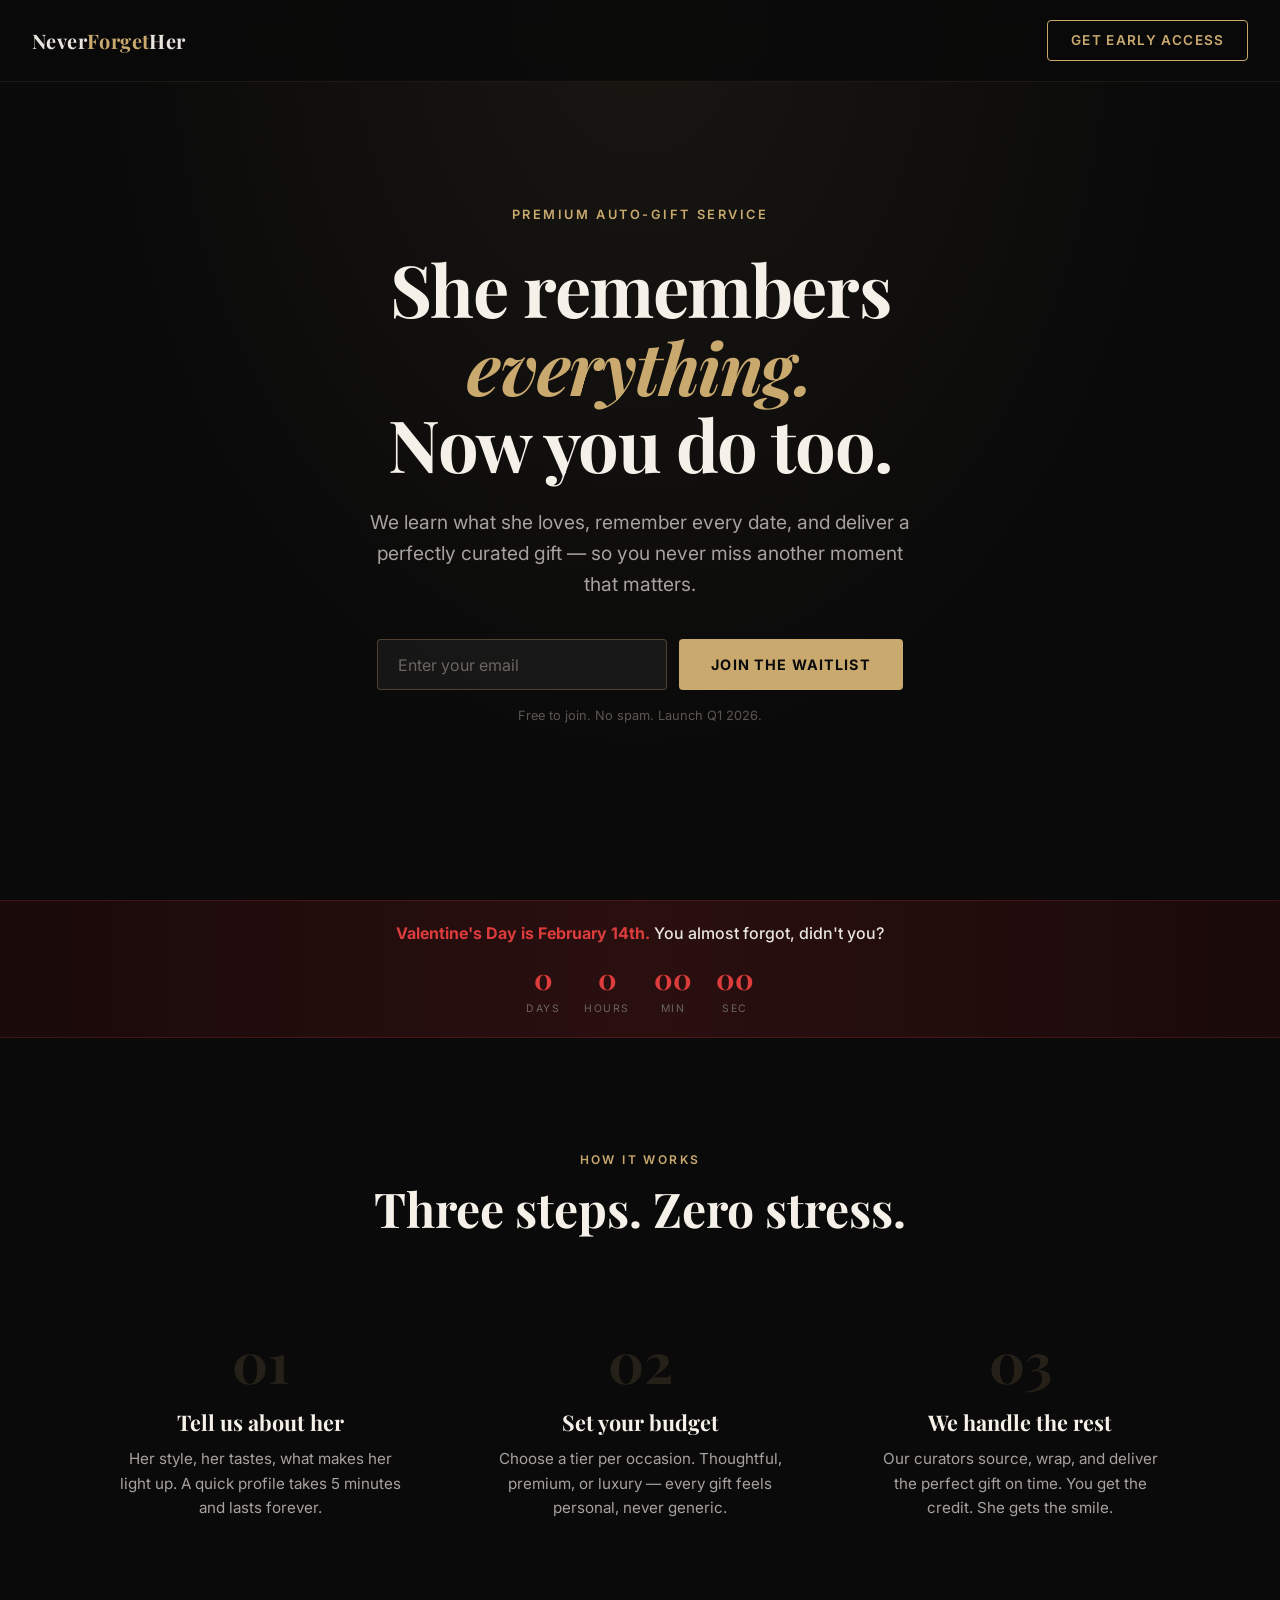
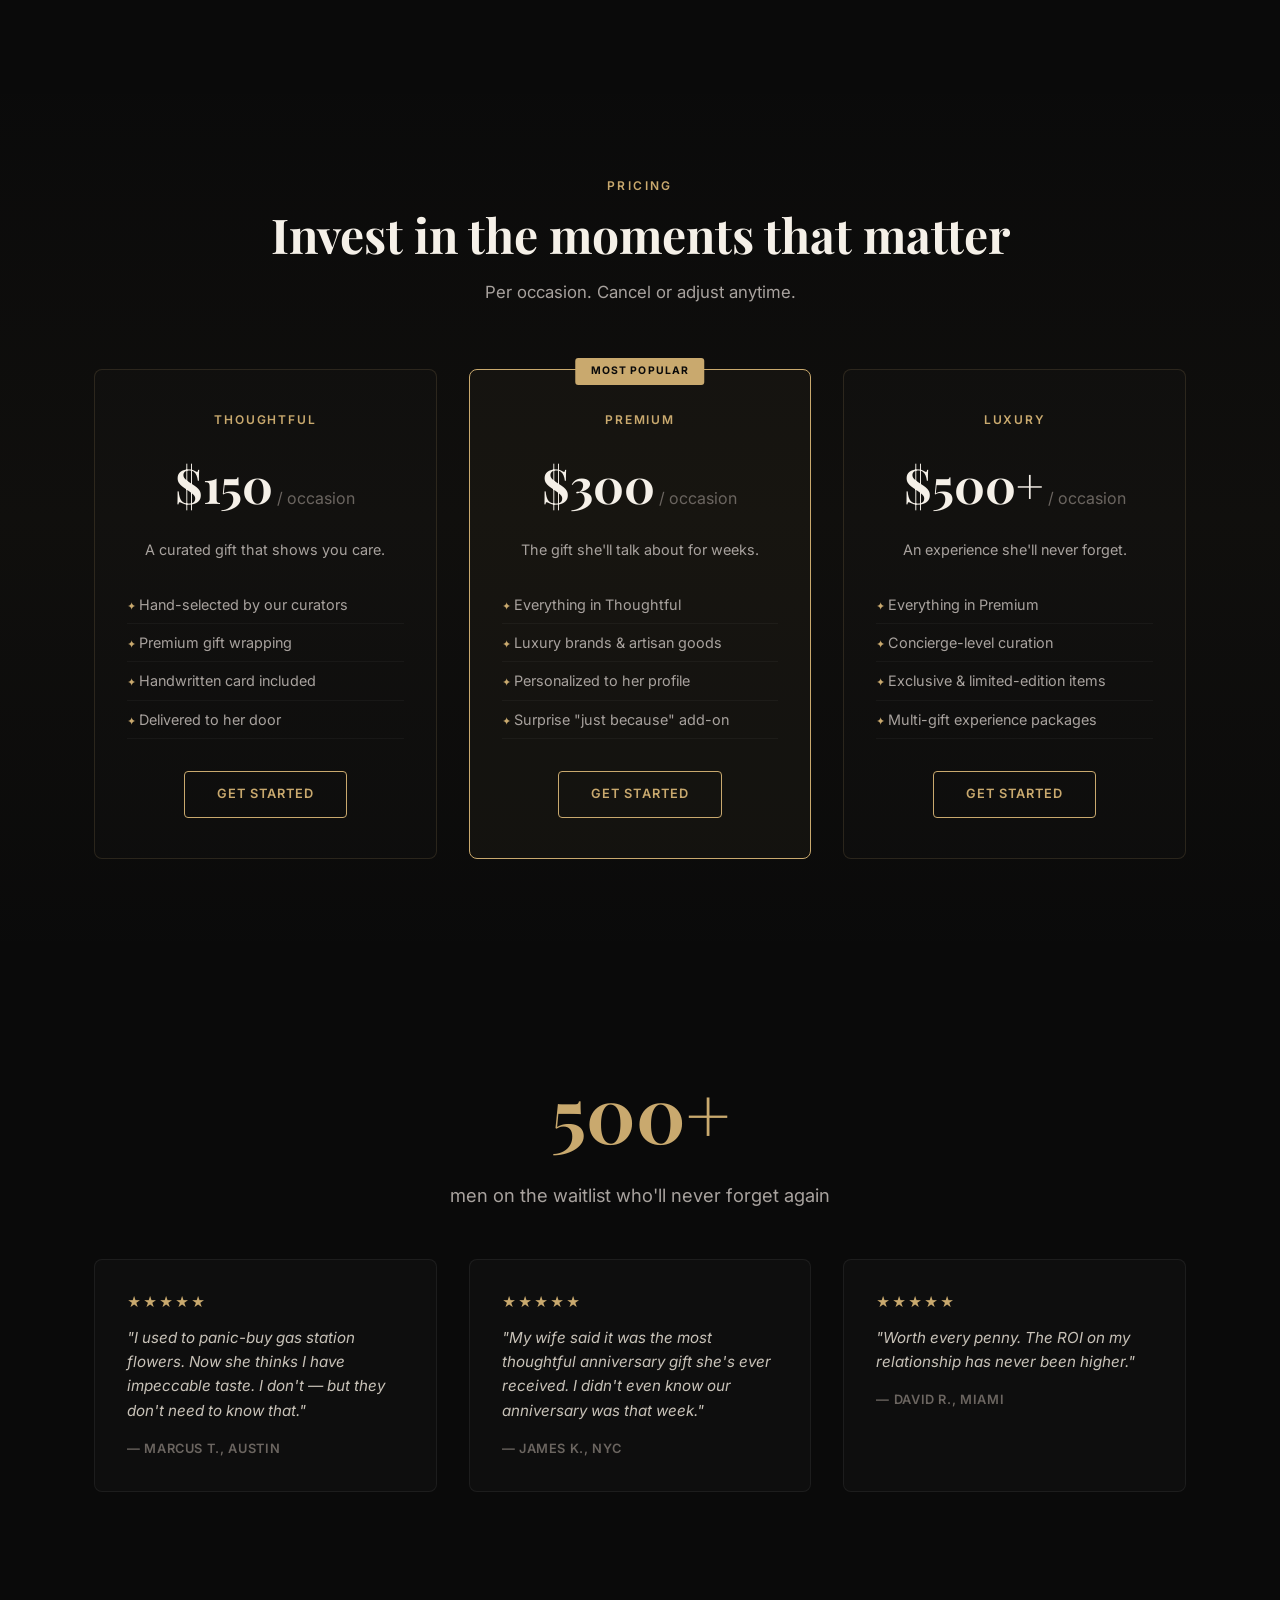
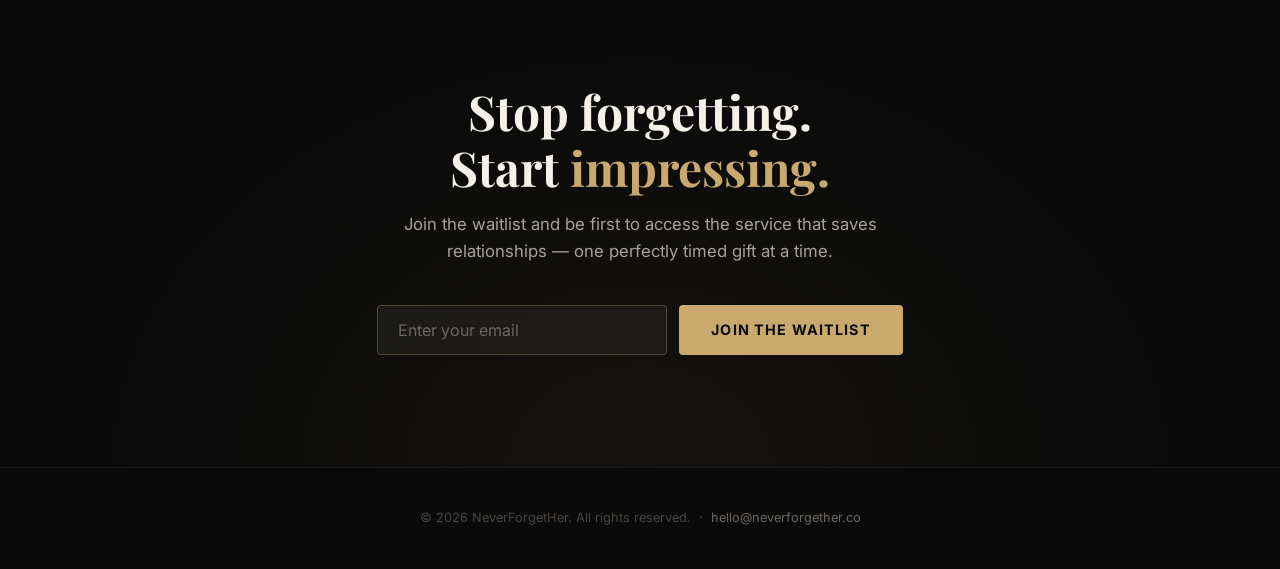
==== index.html @ 4c3d19a3 "initial landing page" ====
<!DOCTYPE html>
<html lang="en">
<head>
  <meta charset="UTF-8">
  <meta name="viewport" content="width=device-width, initial-scale=1.0">
  <title>Never Forget Her — She remembers everything. Now you do too.</title>
  <meta name="description" content="Premium auto-gift service for men who forget special occasions. Birthdays, anniversaries, Valentine's Day — handled.">
  <link rel="preconnect" href="https://fonts.googleapis.com">
  <link rel="preconnect" href="https://fonts.gstatic.com" crossorigin>
  <link href="https://fonts.googleapis.com/css2?family=Inter:wght@400;500;600;700&family=Playfair+Display:wght@700&display=swap" rel="stylesheet">
  <link rel="stylesheet" href="style.css">
  <link rel="icon" href="data:image/svg+xml,<svg xmlns='http://www.w3.org/2000/svg' viewBox='0 0 100 100'><text y='.9em' font-size='90'>💐</text></svg>">
</head>
<body>

  <!-- Nav -->
  <nav>
    <div class="logo">Never<span>Forget</span>Her</div>
    <a href="#waitlist" class="nav-cta">Get Early Access</a>
  </nav>

  <!-- Hero -->
  <section class="hero">
    <div class="hero-inner fade-up">
      <p class="eyebrow">Premium Auto-Gift Service</p>
      <h1>She remembers <em class="gold">everything.</em><br>Now you do too.</h1>
      <p class="subhead">We learn what she loves, remember every date, and deliver a perfectly curated gift — so you never miss another moment that matters.</p>
      <form class="hero-form" action="https://formspree.io/f/placeholder" method="POST">
        <input type="email" name="email" placeholder="Enter your email" required>
        <button type="submit" class="btn-primary">Join the Waitlist</button>
      </form>
      <p class="micro">Free to join. No spam. Launch Q1 2026.</p>
    </div>
  </section>

  <!-- Valentine Banner -->
  <section class="valentine-bar">
    <p><span class="urgent">Valentine's Day is February 14th.</span> You almost forgot, didn't you?</p>
    <div class="countdown" id="countdown">
      <div class="countdown-unit"><span class="num" id="cd-days">--</span><span class="lbl">Days</span></div>
      <div class="countdown-unit"><span class="num" id="cd-hours">--</span><span class="lbl">Hours</span></div>
      <div class="countdown-unit"><span class="num" id="cd-mins">--</span><span class="lbl">Min</span></div>
      <div class="countdown-unit"><span class="num" id="cd-secs">--</span><span class="lbl">Sec</span></div>
    </div>
  </section>

  <!-- How It Works -->
  <section class="how-it-works">
    <div class="container">
      <p class="section-label fade-up">How It Works</p>
      <h2 class="fade-up">Three steps. Zero stress.</h2>
      <div class="steps">
        <div class="step fade-up">
          <div class="step-num">01</div>
          <h3>Tell us about her</h3>
          <p>Her style, her tastes, what makes her light up. A quick profile takes 5 minutes and lasts forever.</p>
        </div>
        <div class="step fade-up">
          <div class="step-num">02</div>
          <h3>Set your budget</h3>
          <p>Choose a tier per occasion. Thoughtful, premium, or luxury — every gift feels personal, never generic.</p>
        </div>
        <div class="step fade-up">
          <div class="step-num">03</div>
          <h3>We handle the rest</h3>
          <p>Our curators source, wrap, and deliver the perfect gift on time. You get the credit. She gets the smile.</p>
        </div>
      </div>
    </div>
  </section>

  <!-- Pricing -->
  <section class="pricing" id="pricing">
    <div class="container">
      <p class="section-label fade-up">Pricing</p>
      <h2 class="fade-up">Invest in the moments that matter</h2>
      <p class="pricing-sub fade-up">Per occasion. Cancel or adjust anytime.</p>
      <div class="tiers">
        <div class="tier fade-up">
          <div class="tier-name">Thoughtful</div>
          <div class="tier-price">$150<span> / occasion</span></div>
          <p class="tier-desc">A curated gift that shows you care.</p>
          <ul>
            <li>Hand-selected by our curators</li>
            <li>Premium gift wrapping</li>
            <li>Handwritten card included</li>
            <li>Delivered to her door</li>
          </ul>
          <a href="#waitlist" class="btn-outline">Get Started</a>
        </div>
        <div class="tier featured fade-up">
          <div class="tier-name">Premium</div>
          <div class="tier-price">$300<span> / occasion</span></div>
          <p class="tier-desc">The gift she'll talk about for weeks.</p>
          <ul>
            <li>Everything in Thoughtful</li>
            <li>Luxury brands & artisan goods</li>
            <li>Personalized to her profile</li>
            <li>Surprise "just because" add-on</li>
          </ul>
          <a href="#waitlist" class="btn-outline">Get Started</a>
        </div>
        <div class="tier fade-up">
          <div class="tier-name">Luxury</div>
          <div class="tier-price">$500+<span> / occasion</span></div>
          <p class="tier-desc">An experience she'll never forget.</p>
          <ul>
            <li>Everything in Premium</li>
            <li>Concierge-level curation</li>
            <li>Exclusive & limited-edition items</li>
            <li>Multi-gift experience packages</li>
          </ul>
          <a href="#waitlist" class="btn-outline">Get Started</a>
        </div>
      </div>
    </div>
  </section>

  <!-- Social Proof -->
  <section class="social-proof">
    <div class="container">
      <div class="fade-up">
        <div class="big-number">500+</div>
        <p>men on the waitlist who'll never forget again</p>
      </div>
      <div class="testimonials">
        <div class="testimonial fade-up">
          <div class="stars">★★★★★</div>
          <blockquote>"I used to panic-buy gas station flowers. Now she thinks I have impeccable taste. I don't — but they don't need to know that."</blockquote>
          <div class="author">— Marcus T., Austin</div>
        </div>
        <div class="testimonial fade-up">
          <div class="stars">★★★★★</div>
          <blockquote>"My wife said it was the most thoughtful anniversary gift she's ever received. I didn't even know our anniversary was that week."</blockquote>
          <div class="author">— James K., NYC</div>
        </div>
        <div class="testimonial fade-up">
          <div class="stars">★★★★★</div>
          <blockquote>"Worth every penny. The ROI on my relationship has never been higher."</blockquote>
          <div class="author">— David R., Miami</div>
        </div>
      </div>
    </div>
  </section>

  <!-- Final CTA -->
  <section class="final-cta" id="waitlist">
    <div class="container fade-up">
      <h2>Stop forgetting.<br>Start <span class="gold">impressing.</span></h2>
      <p>Join the waitlist and be first to access the service that saves relationships — one perfectly timed gift at a time.</p>
      <form class="hero-form" action="https://formspree.io/f/placeholder" method="POST">
        <input type="email" name="email" placeholder="Enter your email" required>
        <button type="submit" class="btn-primary">Join the Waitlist</button>
      </form>
    </div>
  </section>

  <!-- Footer -->
  <footer>
    <p>&copy; 2026 NeverForgetHer. All rights reserved. &nbsp;·&nbsp; <a href="mailto:hello@neverforgether.co">hello@neverforgether.co</a></p>
  </footer>

  <script src="app.js"></script>
</body>
</html>
---- style.css ----
/* ── Reset & Base ── */
*, *::before, *::after { margin: 0; padding: 0; box-sizing: border-box; }
html { scroll-behavior: smooth; font-size: 16px; }
body {
  font-family: 'Inter', sans-serif;
  background: #0a0a0a;
  color: #e8e4de;
  line-height: 1.6;
  -webkit-font-smoothing: antialiased;
}
a { color: inherit; text-decoration: none; }
img { max-width: 100%; display: block; }

/* ── Typography ── */
h1, h2, h3 { font-family: 'Playfair Display', serif; font-weight: 700; }
h1 { font-size: clamp(2.8rem, 6vw, 4.5rem); line-height: 1.08; letter-spacing: -0.02em; }
h2 { font-size: clamp(2rem, 4vw, 3rem); line-height: 1.15; margin-bottom: 1rem; }
h3 { font-size: 1.35rem; margin-bottom: 0.5rem; }
p { color: #a8a29e; font-size: 1.05rem; }

/* ── Utilities ── */
.container { max-width: 1140px; margin: 0 auto; padding: 0 1.5rem; }
.gold { color: #c9a96e; }
.text-center { text-align: center; }

/* ── Nav ── */
nav {
  position: fixed; top: 0; left: 0; right: 0; z-index: 100;
  padding: 1.25rem 2rem;
  background: rgba(10,10,10,0.85);
  backdrop-filter: blur(12px);
  display: flex; justify-content: space-between; align-items: center;
  border-bottom: 1px solid rgba(201,169,110,0.1);
}
.logo {
  font-family: 'Playfair Display', serif;
  font-size: 1.25rem; font-weight: 700; letter-spacing: 0.02em;
}
.logo span { color: #c9a96e; }
nav a.nav-cta {
  font-size: 0.85rem; font-weight: 600; text-transform: uppercase; letter-spacing: 0.1em;
  color: #c9a96e; border: 1px solid #c9a96e; padding: 0.55rem 1.4rem; border-radius: 4px;
  transition: all 0.3s;
}
nav a.nav-cta:hover { background: #c9a96e; color: #0a0a0a; }

/* ── Hero ── */
.hero {
  min-height: 100vh; display: flex; align-items: center; justify-content: center;
  padding: 8rem 1.5rem 6rem; text-align: center;
  background: radial-gradient(ellipse at 50% 0%, rgba(201,169,110,0.08) 0%, transparent 60%);
  position: relative;
}
.hero-inner { max-width: 720px; }
.hero .eyebrow {
  font-size: 0.8rem; text-transform: uppercase; letter-spacing: 0.2em;
  color: #c9a96e; margin-bottom: 1.5rem; font-weight: 600;
}
.hero h1 { margin-bottom: 1.5rem; color: #f5f0e8; }
.hero p.subhead { font-size: 1.2rem; color: #a8a29e; max-width: 540px; margin: 0 auto 2.5rem; }
.hero-form { display: flex; gap: 0.75rem; justify-content: center; flex-wrap: wrap; }
.hero-form input[type="email"] {
  padding: 0.9rem 1.25rem; border-radius: 4px; border: 1px solid rgba(201,169,110,0.3);
  background: rgba(255,255,255,0.05); color: #f5f0e8; font-size: 1rem;
  min-width: 280px; outline: none; transition: border 0.3s;
  font-family: 'Inter', sans-serif;
}
.hero-form input[type="email"]:focus { border-color: #c9a96e; }
.hero-form input[type="email"]::placeholder { color: #6b6560; }
.btn-primary {
  padding: 0.9rem 2rem; border-radius: 4px; border: none; cursor: pointer;
  background: #c9a96e; color: #0a0a0a; font-size: 0.9rem; font-weight: 700;
  text-transform: uppercase; letter-spacing: 0.08em;
  transition: all 0.3s; font-family: 'Inter', sans-serif;
}
.btn-primary:hover { background: #ddb978; transform: translateY(-1px); box-shadow: 0 4px 20px rgba(201,169,110,0.3); }
.hero .micro { font-size: 0.8rem; color: #5c5650; margin-top: 1rem; }

/* ── Valentine Banner ── */
.valentine-bar {
  background: linear-gradient(90deg, #1a0a0a, #2a0f0f, #1a0a0a);
  border-top: 1px solid rgba(220,60,60,0.2);
  border-bottom: 1px solid rgba(220,60,60,0.2);
  padding: 1.25rem 1.5rem; text-align: center;
}
.valentine-bar p { color: #e8e4de; font-size: 1rem; font-weight: 500; }
.valentine-bar .urgent { color: #dc3c3c; font-weight: 700; }
.countdown { display: inline-flex; gap: 1.5rem; margin-top: 0.5rem; }
.countdown-unit { display: inline-flex; flex-direction: column; align-items: center; }
.countdown-unit .num {
  font-family: 'Playfair Display', serif; font-size: 1.8rem; font-weight: 700; color: #dc3c3c;
}
.countdown-unit .lbl { font-size: 0.65rem; text-transform: uppercase; letter-spacing: 0.15em; color: #6b6560; }

/* ── How It Works ── */
.how-it-works { padding: 7rem 1.5rem; }
.how-it-works .section-label {
  font-size: 0.75rem; text-transform: uppercase; letter-spacing: 0.2em;
  color: #c9a96e; text-align: center; margin-bottom: 0.75rem; font-weight: 600;
}
.how-it-works h2 { text-align: center; color: #f5f0e8; margin-bottom: 4rem; }
.steps { display: grid; grid-template-columns: repeat(3, 1fr); gap: 3rem; }
.step { text-align: center; padding: 2rem 1.5rem; }
.step-num {
  font-family: 'Playfair Display', serif; font-size: 3.5rem; font-weight: 700;
  color: rgba(201,169,110,0.15); margin-bottom: 1rem; line-height: 1;
}
.step h3 { color: #f5f0e8; }
.step p { font-size: 0.95rem; }
.divider { width: 60px; height: 1px; background: rgba(201,169,110,0.3); margin: 0 auto; }

/* ── Pricing ── */
.pricing {
  padding: 7rem 1.5rem;
  background: linear-gradient(180deg, transparent 0%, rgba(201,169,110,0.03) 50%, transparent 100%);
}
.pricing .section-label {
  font-size: 0.75rem; text-transform: uppercase; letter-spacing: 0.2em;
  color: #c9a96e; text-align: center; margin-bottom: 0.75rem; font-weight: 600;
}
.pricing h2 { text-align: center; color: #f5f0e8; margin-bottom: 1rem; }
.pricing .pricing-sub { text-align: center; margin-bottom: 4rem; }
.tiers { display: grid; grid-template-columns: repeat(3, 1fr); gap: 2rem; }
.tier {
  border: 1px solid rgba(201,169,110,0.15); border-radius: 8px; padding: 2.5rem 2rem;
  text-align: center; transition: all 0.4s; position: relative; background: rgba(255,255,255,0.01);
}
.tier:hover { border-color: rgba(201,169,110,0.4); transform: translateY(-4px); }
.tier.featured { border-color: #c9a96e; background: rgba(201,169,110,0.04); }
.tier.featured::before {
  content: 'MOST POPULAR'; position: absolute; top: -12px; left: 50%; transform: translateX(-50%);
  background: #c9a96e; color: #0a0a0a; font-size: 0.65rem; font-weight: 700; letter-spacing: 0.1em;
  padding: 0.3rem 1rem; border-radius: 3px;
}
.tier-name {
  font-size: 0.75rem; text-transform: uppercase; letter-spacing: 0.15em;
  color: #c9a96e; margin-bottom: 1rem; font-weight: 600;
}
.tier-price {
  font-family: 'Playfair Display', serif; font-size: 3rem; font-weight: 700; color: #f5f0e8;
}
.tier-price span { font-size: 1rem; color: #6b6560; font-family: 'Inter', sans-serif; font-weight: 400; }
.tier-desc { margin: 1rem 0 1.5rem; font-size: 0.9rem; }
.tier ul { list-style: none; text-align: left; margin-bottom: 2rem; }
.tier ul li {
  padding: 0.45rem 0; font-size: 0.9rem; color: #a8a29e;
  border-bottom: 1px solid rgba(255,255,255,0.04);
}
.tier ul li::before { content: '✦ '; color: #c9a96e; font-size: 0.7rem; }
.btn-outline {
  display: inline-block; padding: 0.75rem 2rem; border-radius: 4px;
  border: 1px solid #c9a96e; color: #c9a96e; font-size: 0.8rem; font-weight: 600;
  text-transform: uppercase; letter-spacing: 0.08em; cursor: pointer;
  background: transparent; transition: all 0.3s; font-family: 'Inter', sans-serif;
}
.btn-outline:hover { background: #c9a96e; color: #0a0a0a; }

/* ── Social Proof ── */
.social-proof { padding: 5rem 1.5rem; text-align: center; }
.social-proof .big-number {
  font-family: 'Playfair Display', serif; font-size: clamp(3rem, 6vw, 5rem);
  font-weight: 700; color: #c9a96e;
}
.social-proof p { font-size: 1.15rem; color: #a8a29e; margin-top: 0.5rem; }
.testimonials { display: grid; grid-template-columns: repeat(3, 1fr); gap: 2rem; margin-top: 3rem; }
.testimonial {
  border: 1px solid rgba(255,255,255,0.06); border-radius: 8px; padding: 2rem;
  text-align: left; background: rgba(255,255,255,0.02);
}
.testimonial .stars { color: #c9a96e; font-size: 0.85rem; margin-bottom: 0.75rem; letter-spacing: 2px; }
.testimonial blockquote { font-size: 0.95rem; color: #c8c2b8; font-style: italic; margin-bottom: 1rem; line-height: 1.6; }
.testimonial .author { font-size: 0.8rem; color: #6b6560; font-weight: 600; text-transform: uppercase; letter-spacing: 0.05em; }

/* ── CTA Section ── */
.final-cta {
  padding: 7rem 1.5rem; text-align: center;
  background: radial-gradient(ellipse at 50% 100%, rgba(201,169,110,0.06) 0%, transparent 60%);
}
.final-cta h2 { color: #f5f0e8; margin-bottom: 1rem; }
.final-cta p { max-width: 480px; margin: 0 auto 2.5rem; }
.final-cta .hero-form { justify-content: center; }

/* ── Footer ── */
footer {
  border-top: 1px solid rgba(255,255,255,0.06); padding: 2.5rem 1.5rem;
  text-align: center;
}
footer p { font-size: 0.8rem; color: #4a4540; }
footer a { color: #6b6560; transition: color 0.3s; }
footer a:hover { color: #c9a96e; }

/* ── Animations ── */
.fade-up {
  opacity: 0; transform: translateY(30px);
  transition: opacity 0.7s ease-out, transform 0.7s ease-out;
}
.fade-up.visible { opacity: 1; transform: translateY(0); }

/* ── Responsive ── */
@media (max-width: 768px) {
  .steps, .tiers, .testimonials { grid-template-columns: 1fr; }
  .hero-form { flex-direction: column; align-items: center; }
  .hero-form input[type="email"] { min-width: 100%; }
  .btn-primary, .btn-outline { width: 100%; text-align: center; }
  .countdown { gap: 1rem; }
  nav { padding: 1rem 1.25rem; }
  .logo { font-size: 1.05rem; }
}
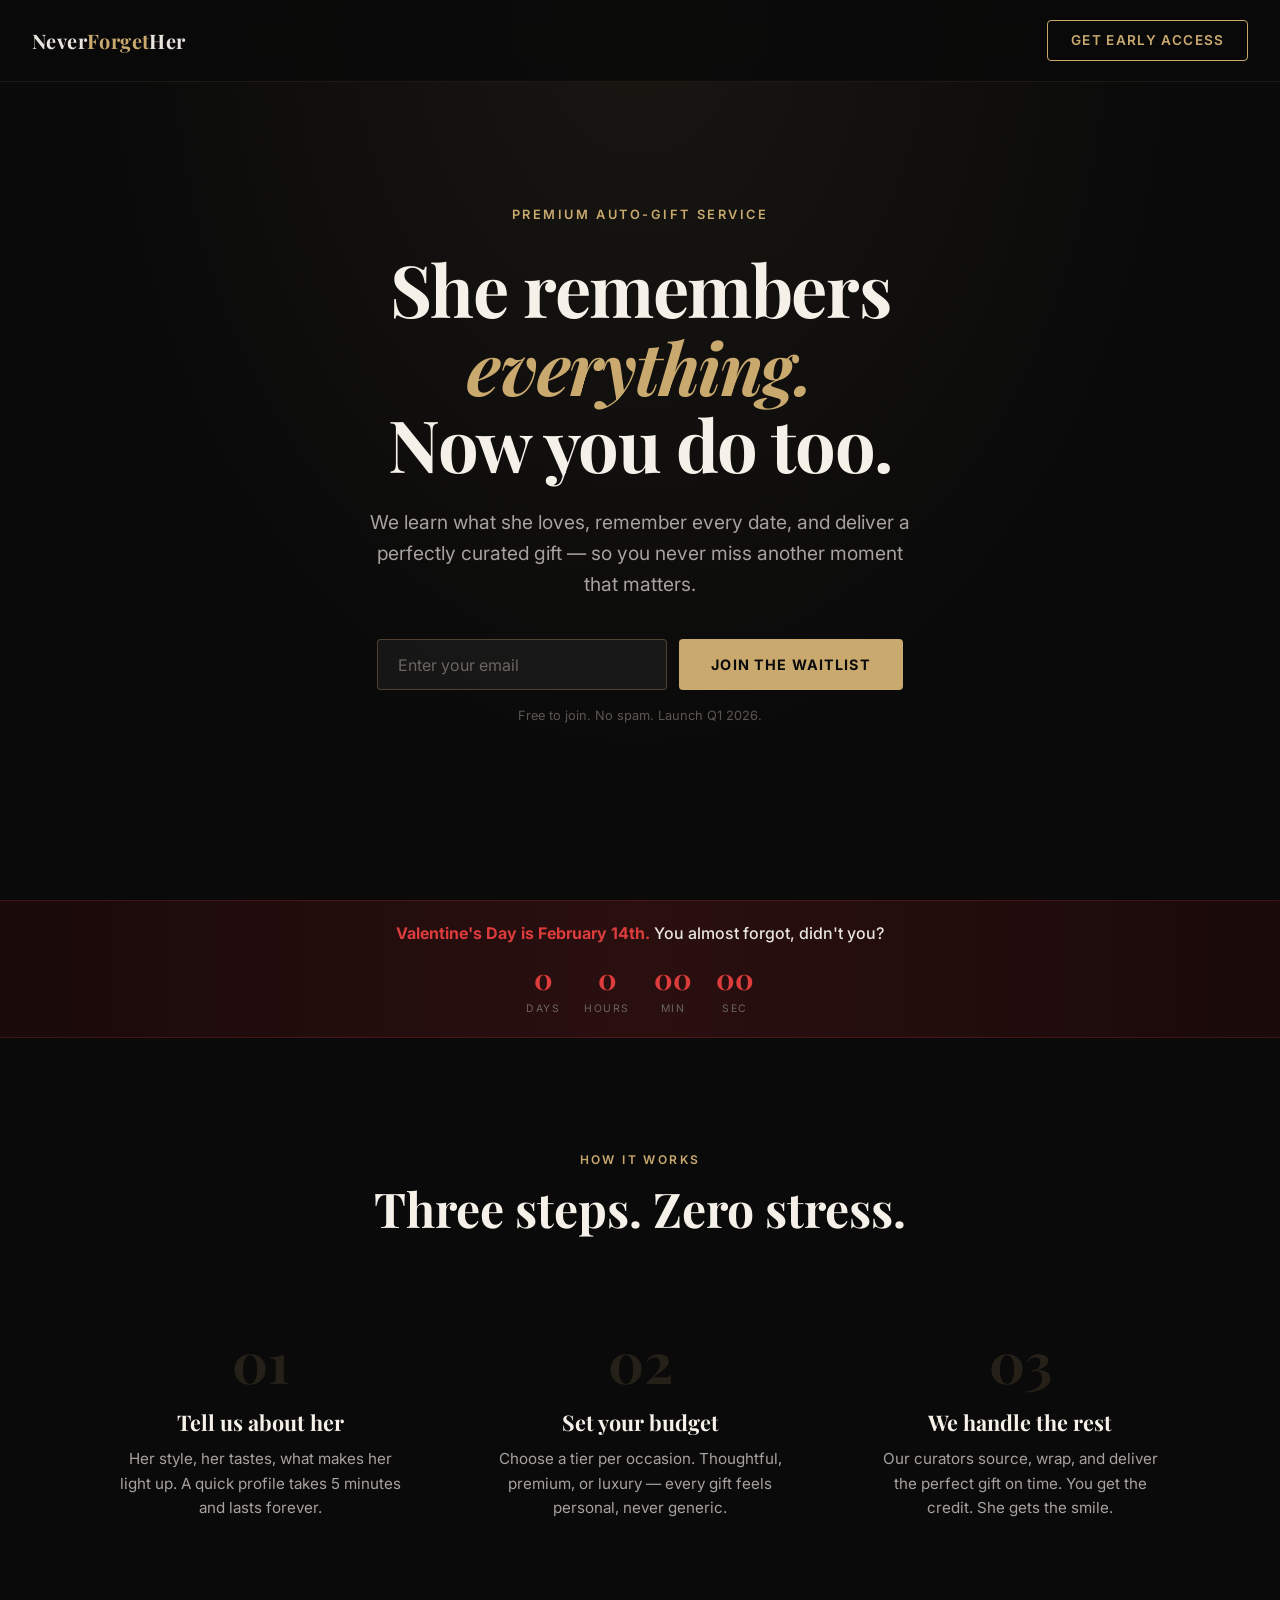
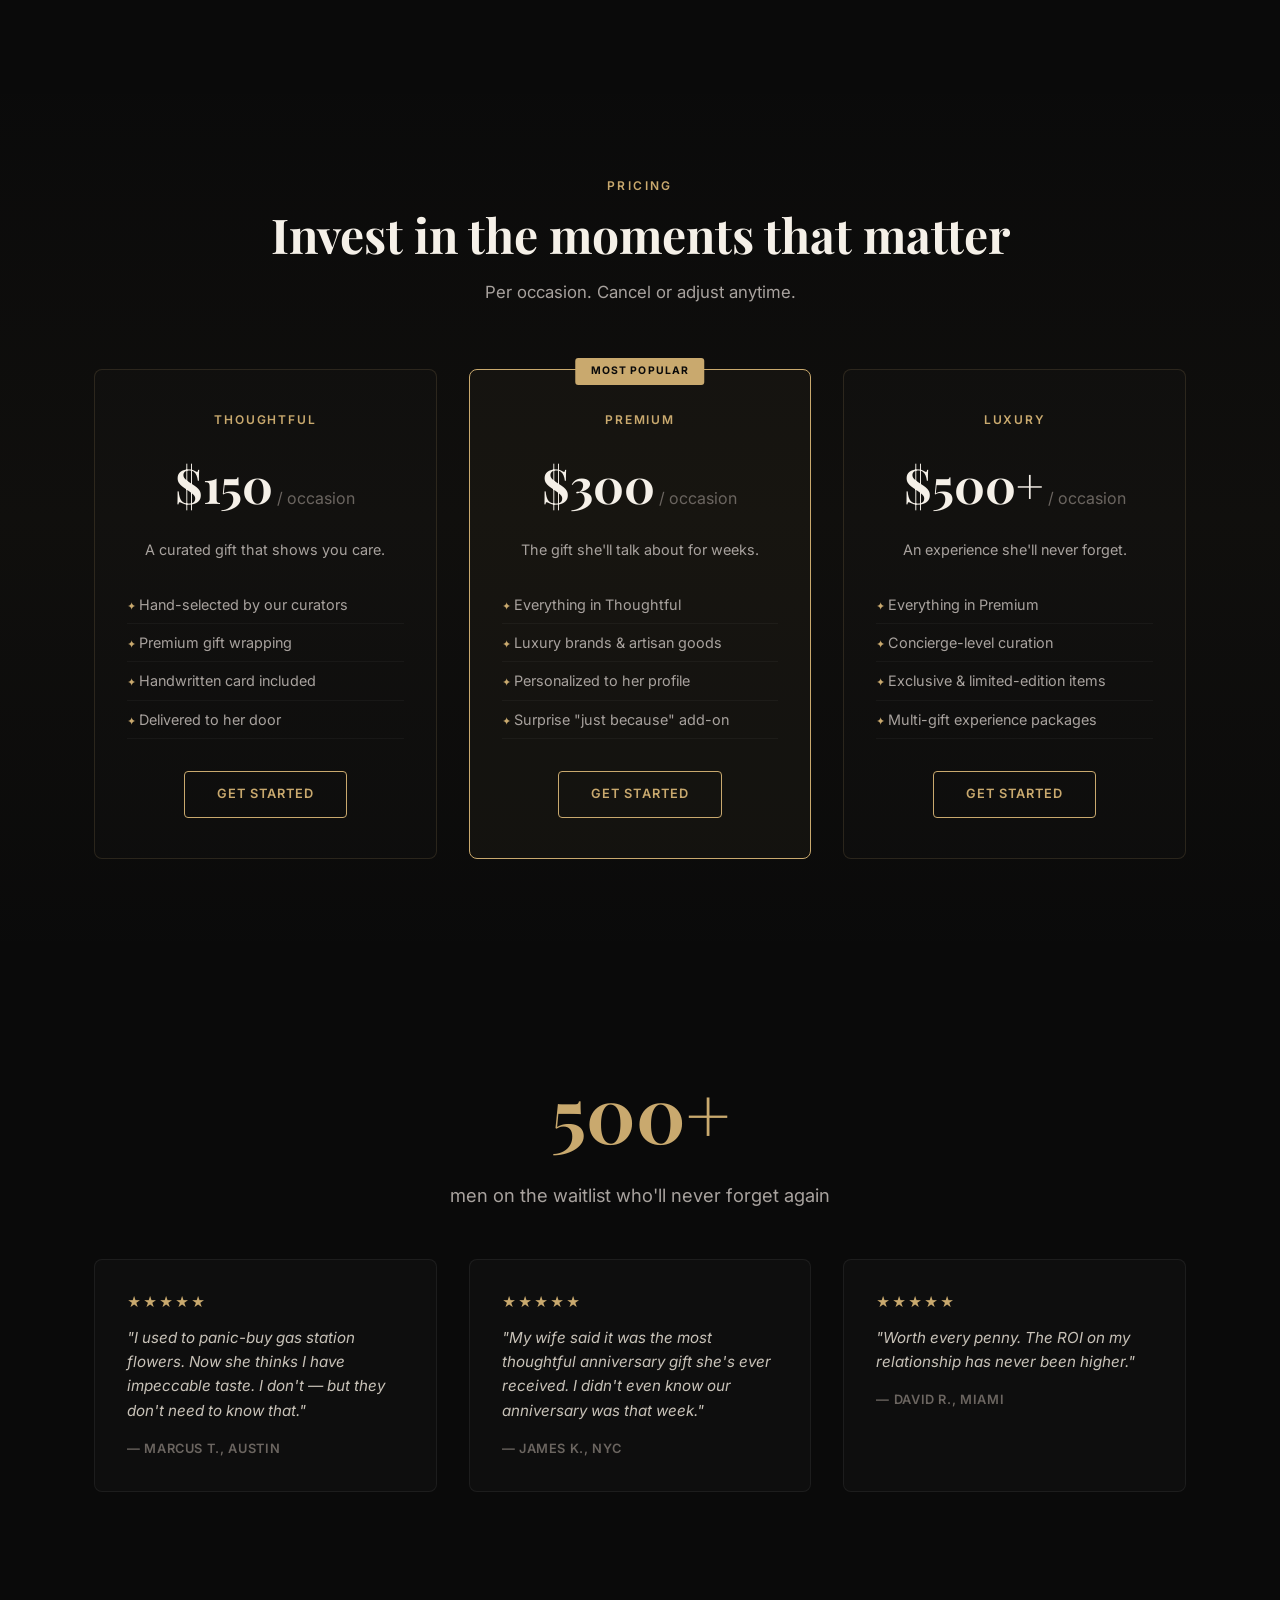
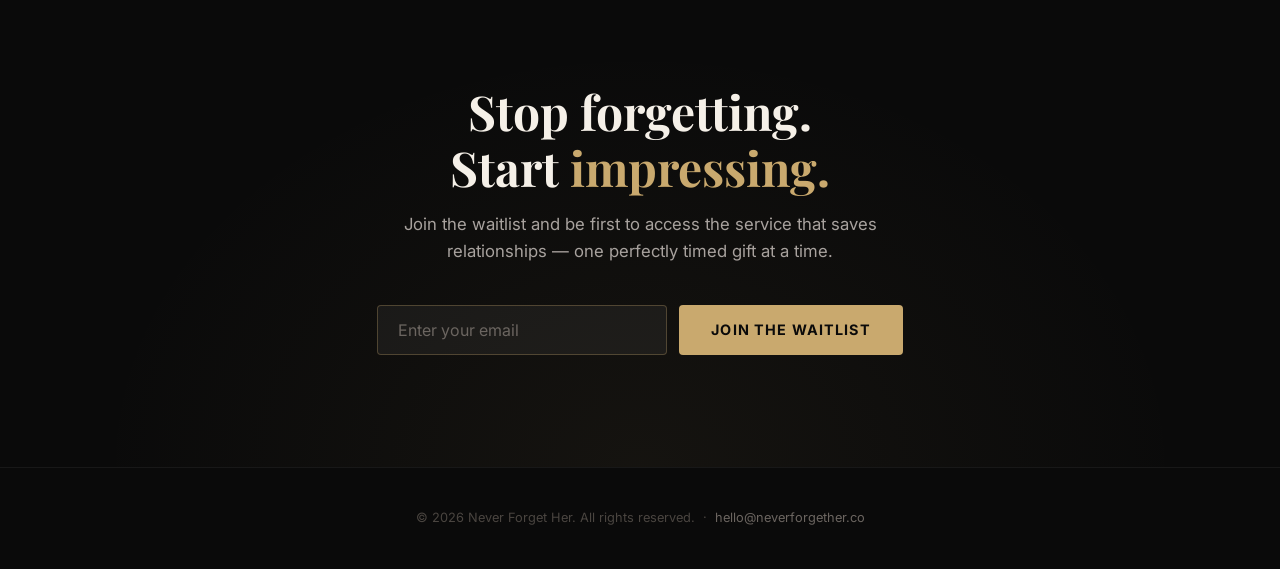
==== commit b282801c: "Update footer copyright to 'Never Forget Her'" ====
--- a/index.html
+++ b/index.html
@@ -157,7 +157,7 @@
 
   <!-- Footer -->
   <footer>
-    <p>&copy; 2026 NeverForgetHer. All rights reserved. &nbsp;·&nbsp; <a href="mailto:hello@neverforgether.co">hello@neverforgether.co</a></p>
+    <p>&copy; 2026 Never Forget Her. All rights reserved. &nbsp;·&nbsp; <a href="mailto:hello@neverforgether.co">hello@neverforgether.co</a></p>
   </footer>
 
   <script src="app.js"></script>
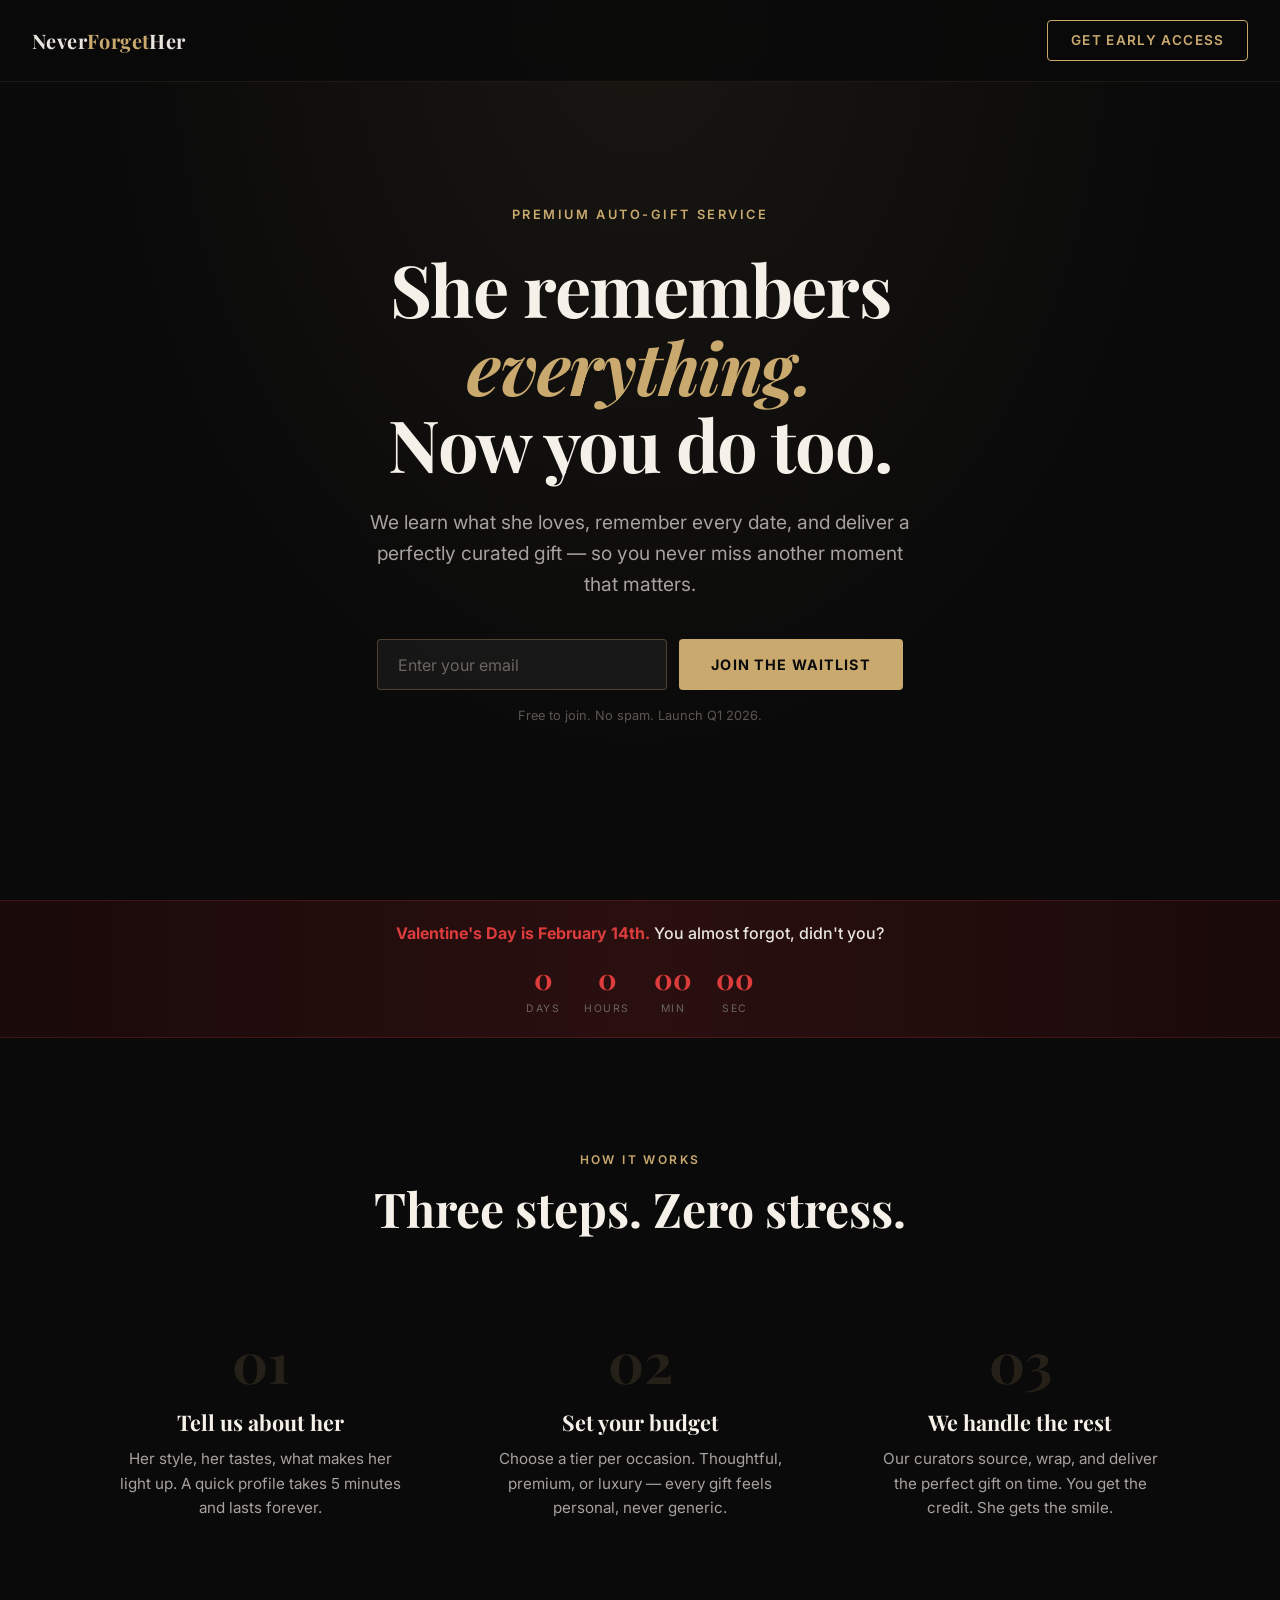
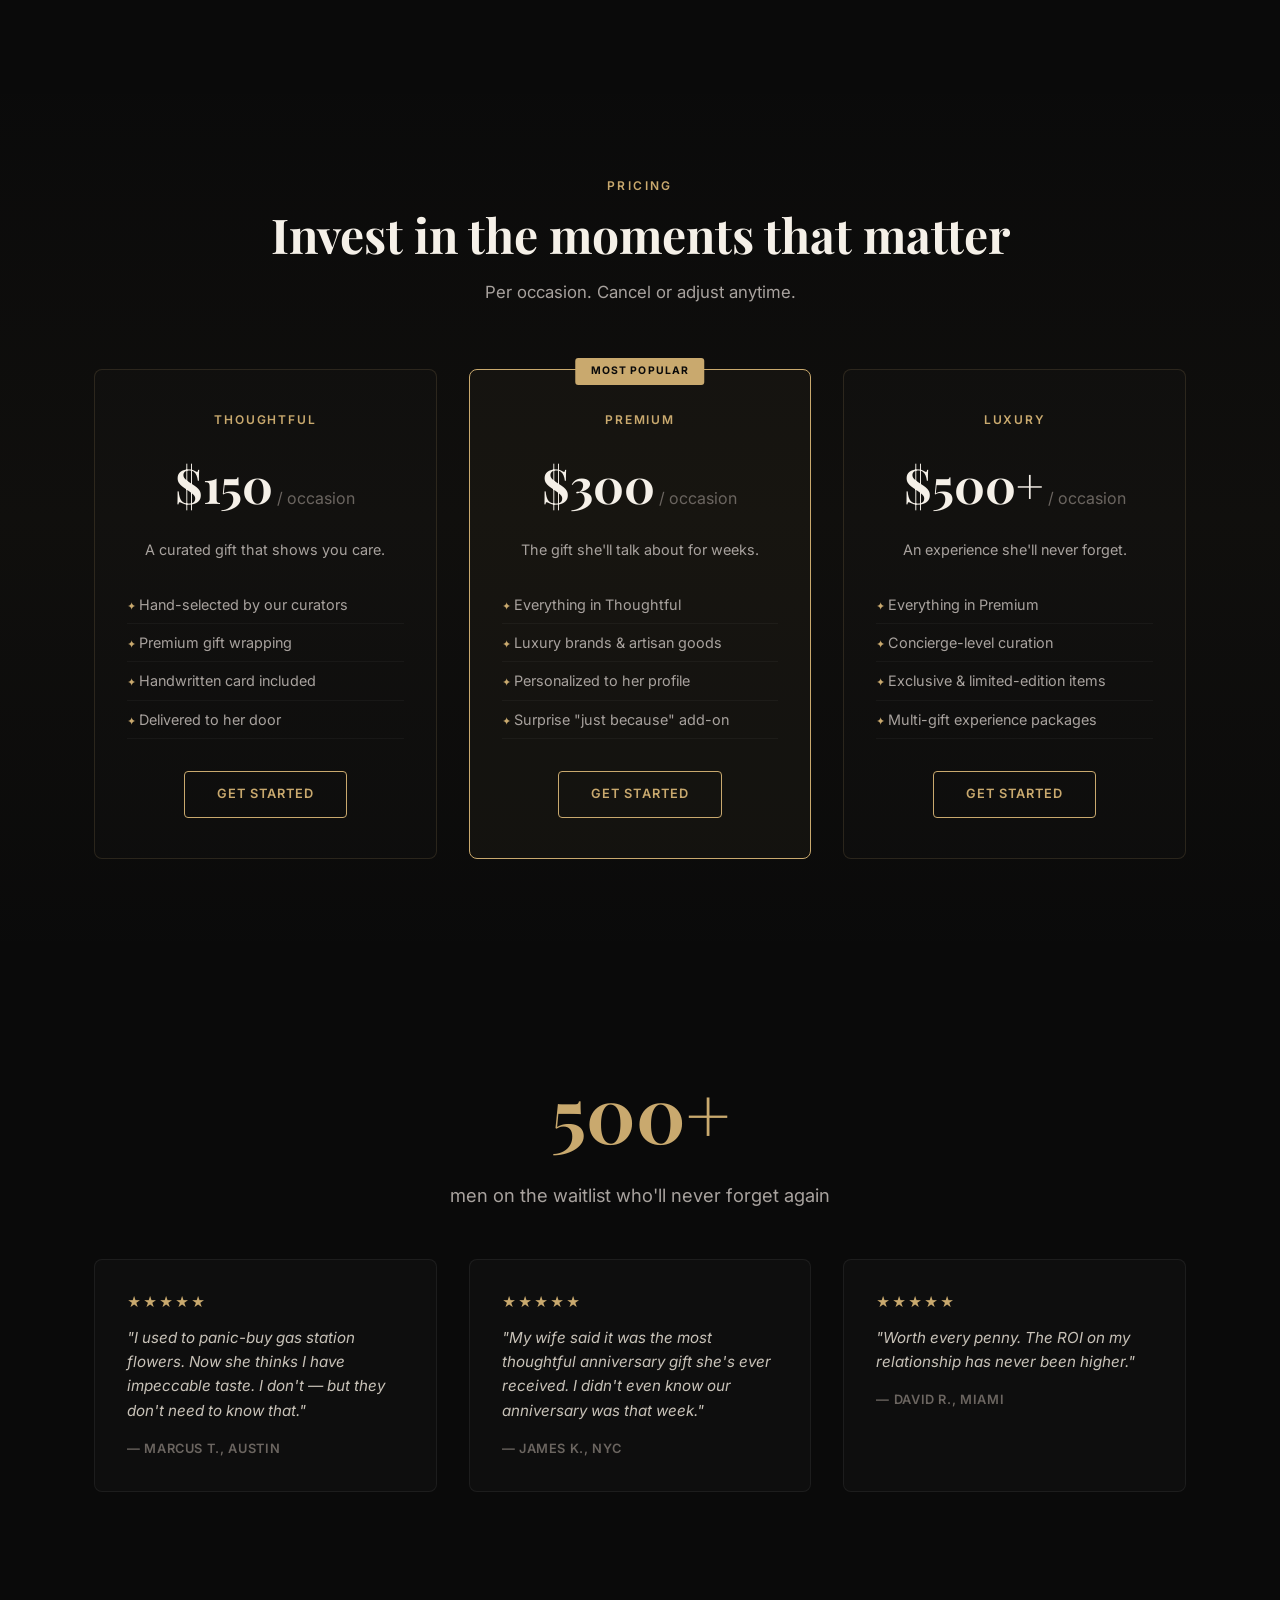
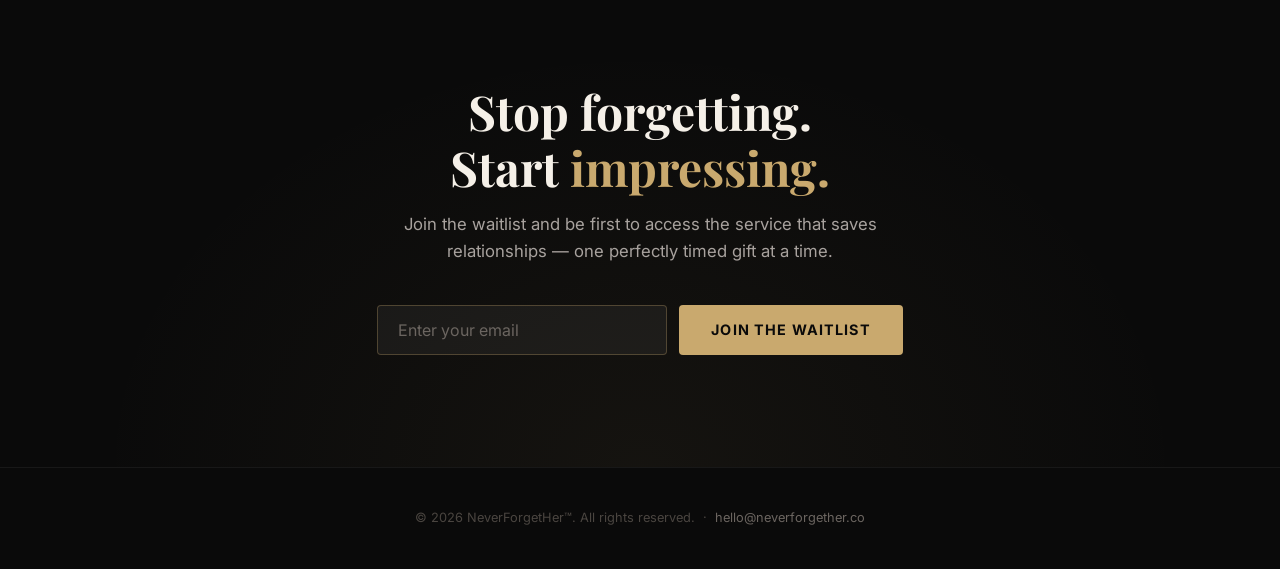
==== commit e91ca98f: "Add Meta Pixel (ID: 757360760347156), Lead event tracking, ™ in footer" ====
--- a/index.html
+++ b/index.html
@@ -10,6 +10,23 @@
   <link href="https://fonts.googleapis.com/css2?family=Inter:wght@400;500;600;700&family=Playfair+Display:wght@700&display=swap" rel="stylesheet">
   <link rel="stylesheet" href="style.css">
   <link rel="icon" href="data:image/svg+xml,<svg xmlns='http://www.w3.org/2000/svg' viewBox='0 0 100 100'><text y='.9em' font-size='90'>💐</text></svg>">
+
+  <!-- Meta Pixel -->
+  <script>
+  !function(f,b,e,v,n,t,s)
+  {if(f.fbq)return;n=f.fbq=function(){n.callMethod?
+  n.callMethod.apply(n,arguments):n.queue.push(arguments)};
+  if(!f._fbq)f._fbq=n;n.push=n;n.loaded=!0;n.version='2.0';
+  n.queue=[];t=b.createElement(e);t.async=!0;
+  t.src=v;s=b.getElementsByTagName(e)[0];
+  s.parentNode.insertBefore(t,s)}(window, document,'script',
+  'https://connect.facebook.net/en_US/fbevents.js');
+  fbq('init', '757360760347156');
+  fbq('track', 'PageView');
+  </script>
+  <noscript><img height="1" width="1" style="display:none"
+  src="https://www.facebook.com/tr?id=757360760347156&ev=PageView&noscript=1"/></noscript>
+  <!-- End Meta Pixel -->
 </head>
 <body>
 
@@ -25,7 +42,7 @@
       <p class="eyebrow">Premium Auto-Gift Service</p>
       <h1>She remembers <em class="gold">everything.</em><br>Now you do too.</h1>
       <p class="subhead">We learn what she loves, remember every date, and deliver a perfectly curated gift — so you never miss another moment that matters.</p>
-      <form class="hero-form" action="https://formspree.io/f/placeholder" method="POST">
+      <form class="hero-form" data-signup>
         <input type="email" name="email" placeholder="Enter your email" required>
         <button type="submit" class="btn-primary">Join the Waitlist</button>
       </form>
@@ -148,7 +165,7 @@
     <div class="container fade-up">
       <h2>Stop forgetting.<br>Start <span class="gold">impressing.</span></h2>
       <p>Join the waitlist and be first to access the service that saves relationships — one perfectly timed gift at a time.</p>
-      <form class="hero-form" action="https://formspree.io/f/placeholder" method="POST">
+      <form class="hero-form" data-signup>
         <input type="email" name="email" placeholder="Enter your email" required>
         <button type="submit" class="btn-primary">Join the Waitlist</button>
       </form>
@@ -157,7 +174,7 @@
 
   <!-- Footer -->
   <footer>
-    <p>&copy; 2026 Never Forget Her. All rights reserved. &nbsp;·&nbsp; <a href="mailto:hello@neverforgether.co">hello@neverforgether.co</a></p>
+    <p>&copy; 2026 NeverForgetHer&trade;. All rights reserved. &nbsp;·&nbsp; <a href="mailto:hello@neverforgether.co">hello@neverforgether.co</a></p>
   </footer>
 
   <script src="app.js"></script>
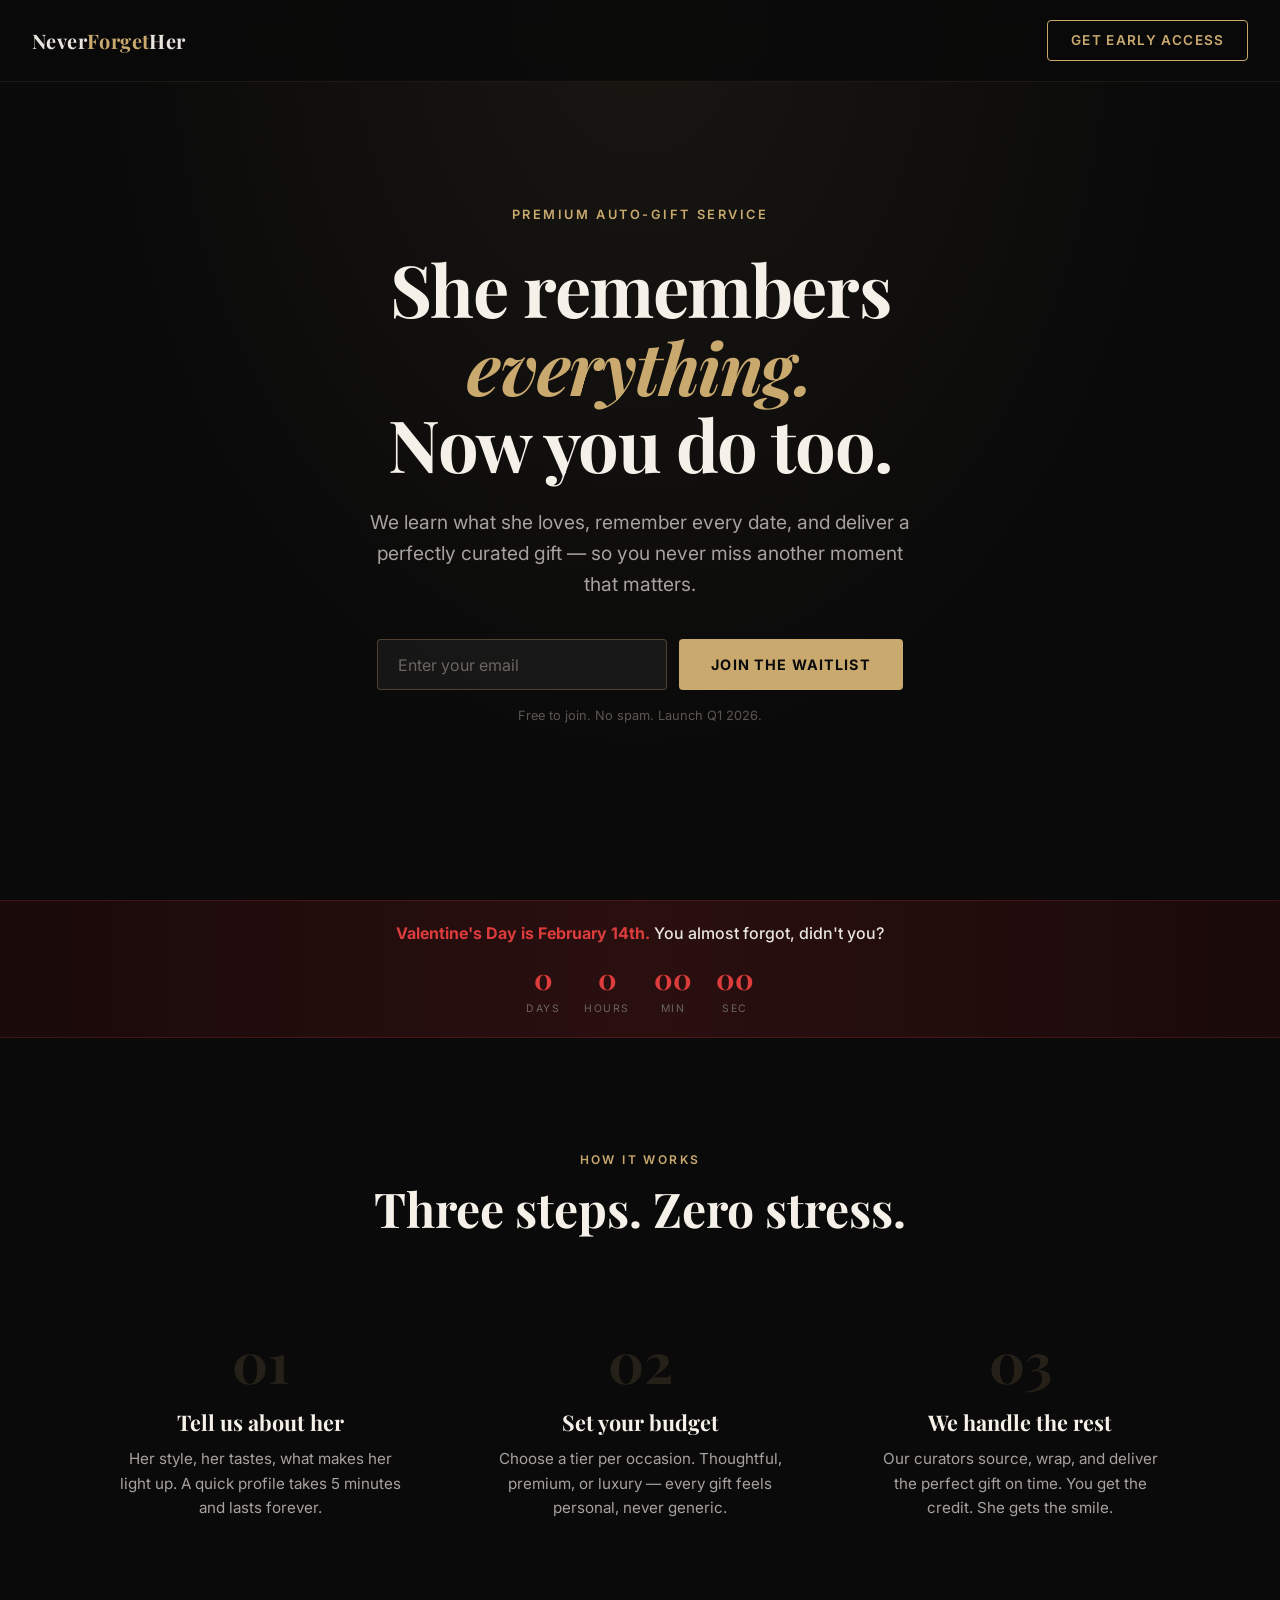
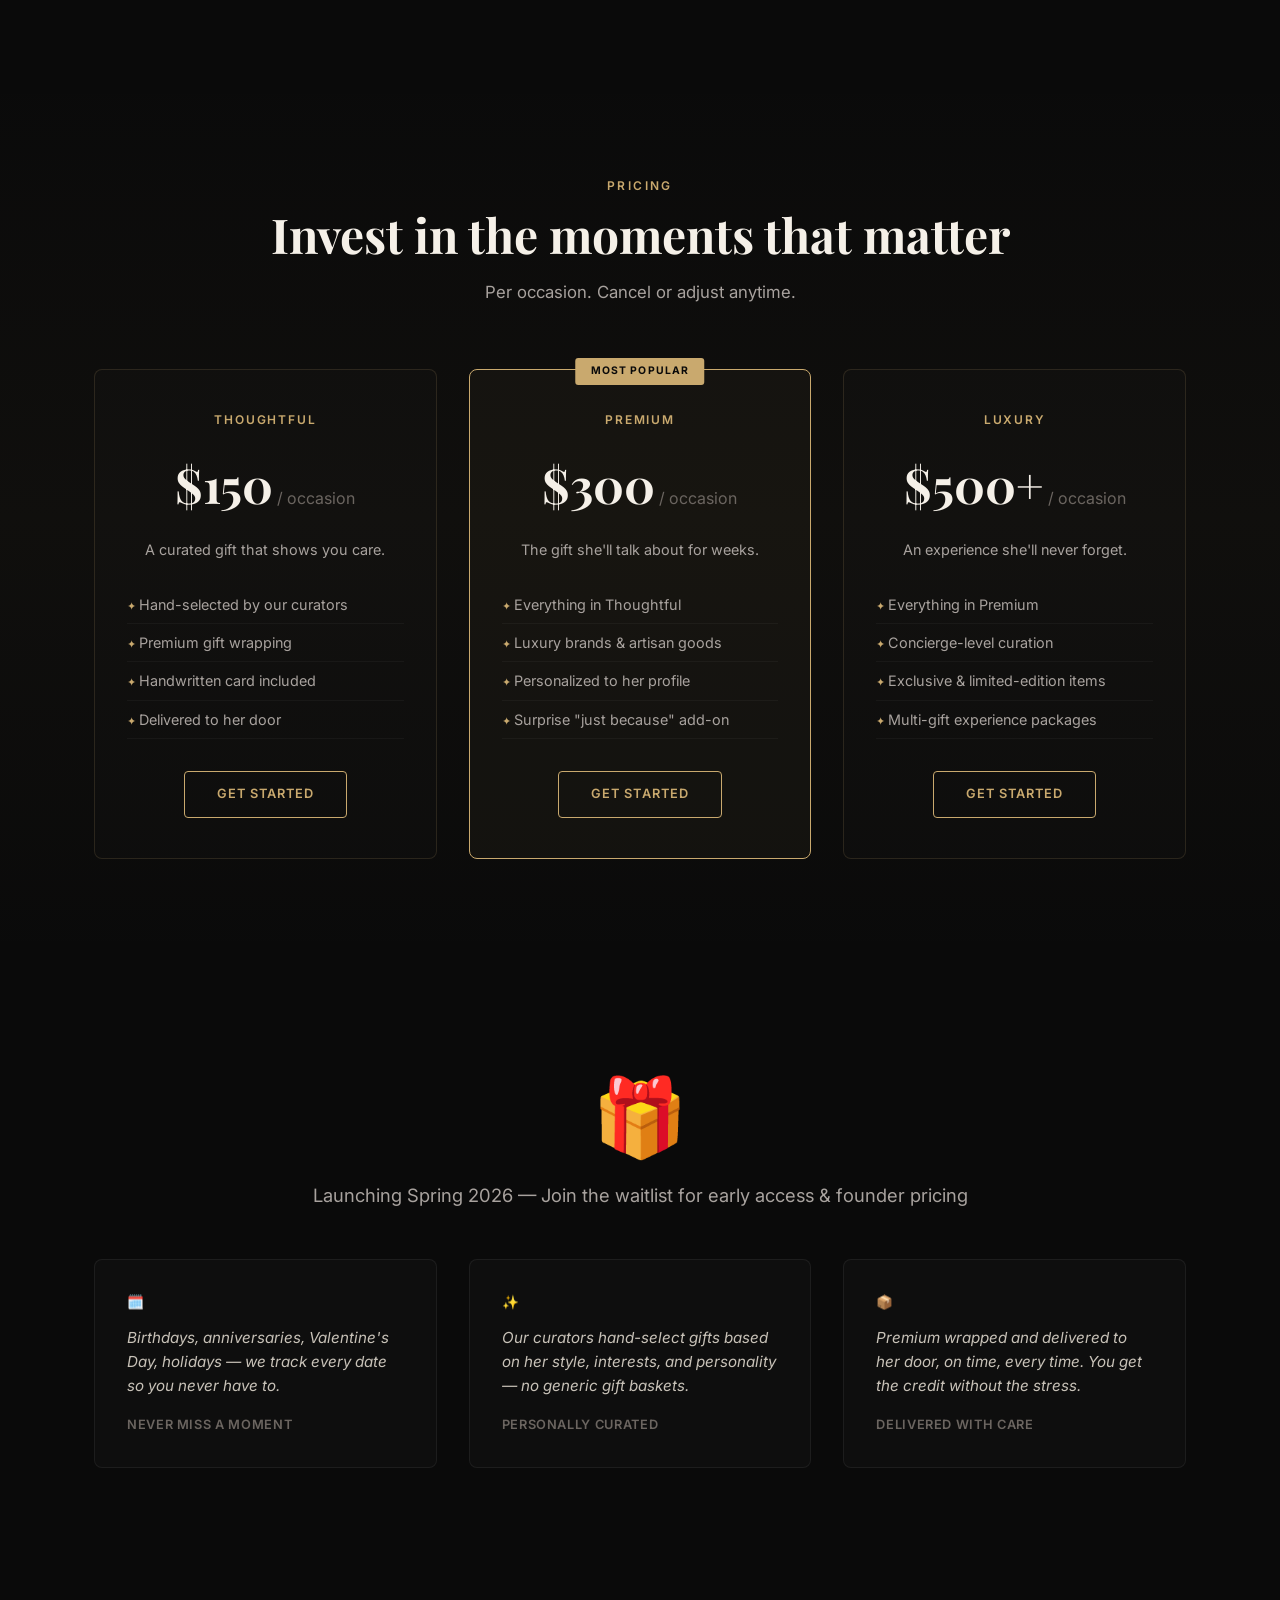
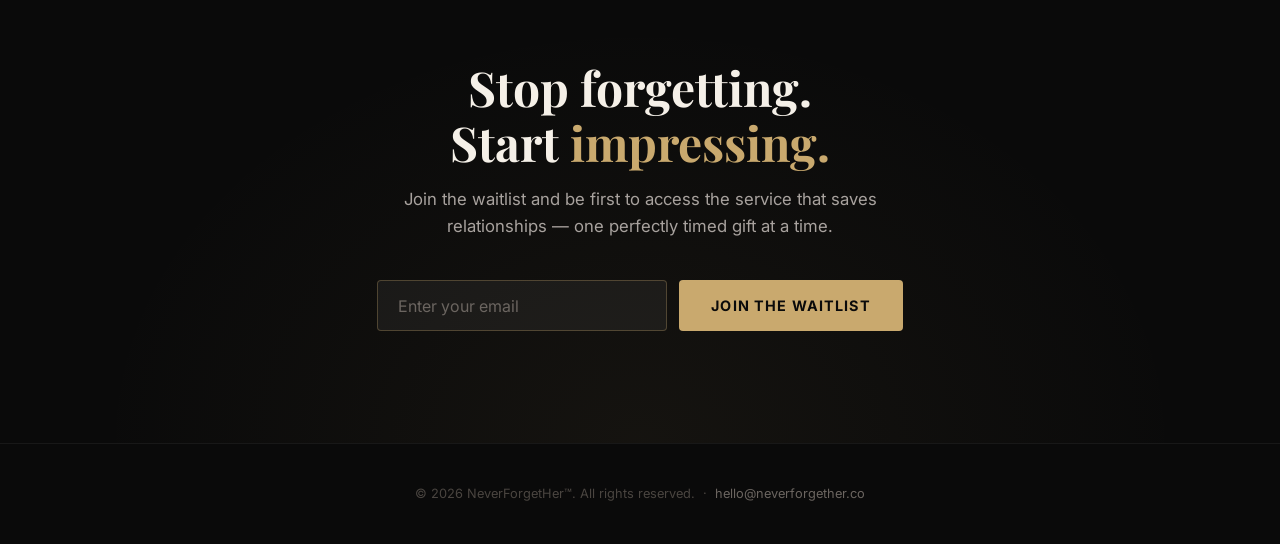
==== commit be192323: "Remove fake testimonials/social proof, replace with feature highlights + clear launch timeline" ====
--- a/index.html
+++ b/index.html
@@ -21,11 +21,11 @@
   t.src=v;s=b.getElementsByTagName(e)[0];
   s.parentNode.insertBefore(t,s)}(window, document,'script',
   'https://connect.facebook.net/en_US/fbevents.js');
-  fbq('init', '757360760347156');
+  fbq('init', '1183887410492932');
   fbq('track', 'PageView');
   </script>
   <noscript><img height="1" width="1" style="display:none"
-  src="https://www.facebook.com/tr?id=757360760347156&ev=PageView&noscript=1"/></noscript>
+  src="https://www.facebook.com/tr?id=1183887410492932&ev=PageView&noscript=1"/></noscript>
   <!-- End Meta Pixel -->
 </head>
 <body>
@@ -133,28 +133,28 @@
     </div>
   </section>
 
-  <!-- Social Proof -->
+  <!-- Why It Works -->
   <section class="social-proof">
     <div class="container">
       <div class="fade-up">
-        <div class="big-number">500+</div>
-        <p>men on the waitlist who'll never forget again</p>
+        <div class="big-number">🎁</div>
+        <p>Launching Spring 2026 — Join the waitlist for early access & founder pricing</p>
       </div>
       <div class="testimonials">
         <div class="testimonial fade-up">
-          <div class="stars">★★★★★</div>
-          <blockquote>"I used to panic-buy gas station flowers. Now she thinks I have impeccable taste. I don't — but they don't need to know that."</blockquote>
-          <div class="author">— Marcus T., Austin</div>
+          <div class="stars">🗓️</div>
+          <blockquote>Birthdays, anniversaries, Valentine's Day, holidays — we track every date so you never have to.</blockquote>
+          <div class="author">Never miss a moment</div>
         </div>
         <div class="testimonial fade-up">
-          <div class="stars">★★★★★</div>
-          <blockquote>"My wife said it was the most thoughtful anniversary gift she's ever received. I didn't even know our anniversary was that week."</blockquote>
-          <div class="author">— James K., NYC</div>
+          <div class="stars">✨</div>
+          <blockquote>Our curators hand-select gifts based on her style, interests, and personality — no generic gift baskets.</blockquote>
+          <div class="author">Personally curated</div>
         </div>
         <div class="testimonial fade-up">
-          <div class="stars">★★★★★</div>
-          <blockquote>"Worth every penny. The ROI on my relationship has never been higher."</blockquote>
-          <div class="author">— David R., Miami</div>
+          <div class="stars">📦</div>
+          <blockquote>Premium wrapped and delivered to her door, on time, every time. You get the credit without the stress.</blockquote>
+          <div class="author">Delivered with care</div>
         </div>
       </div>
     </div>
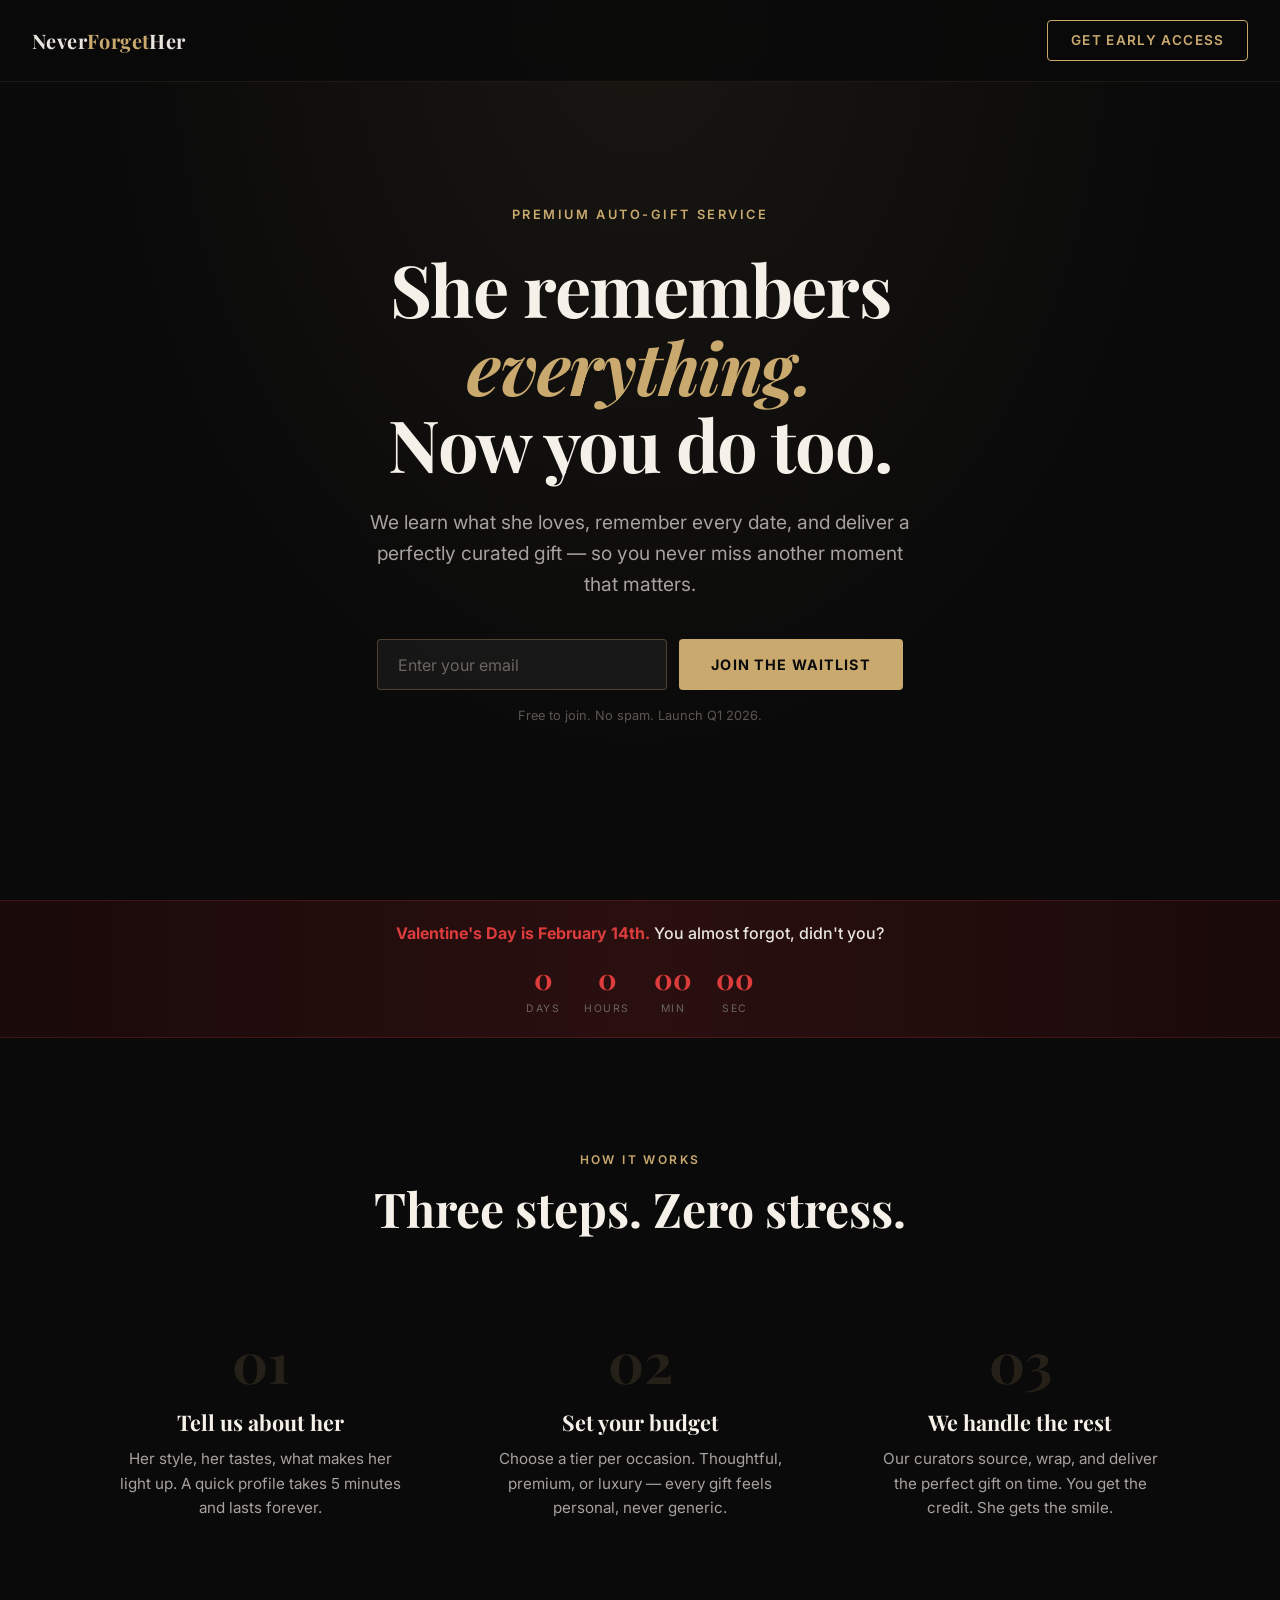
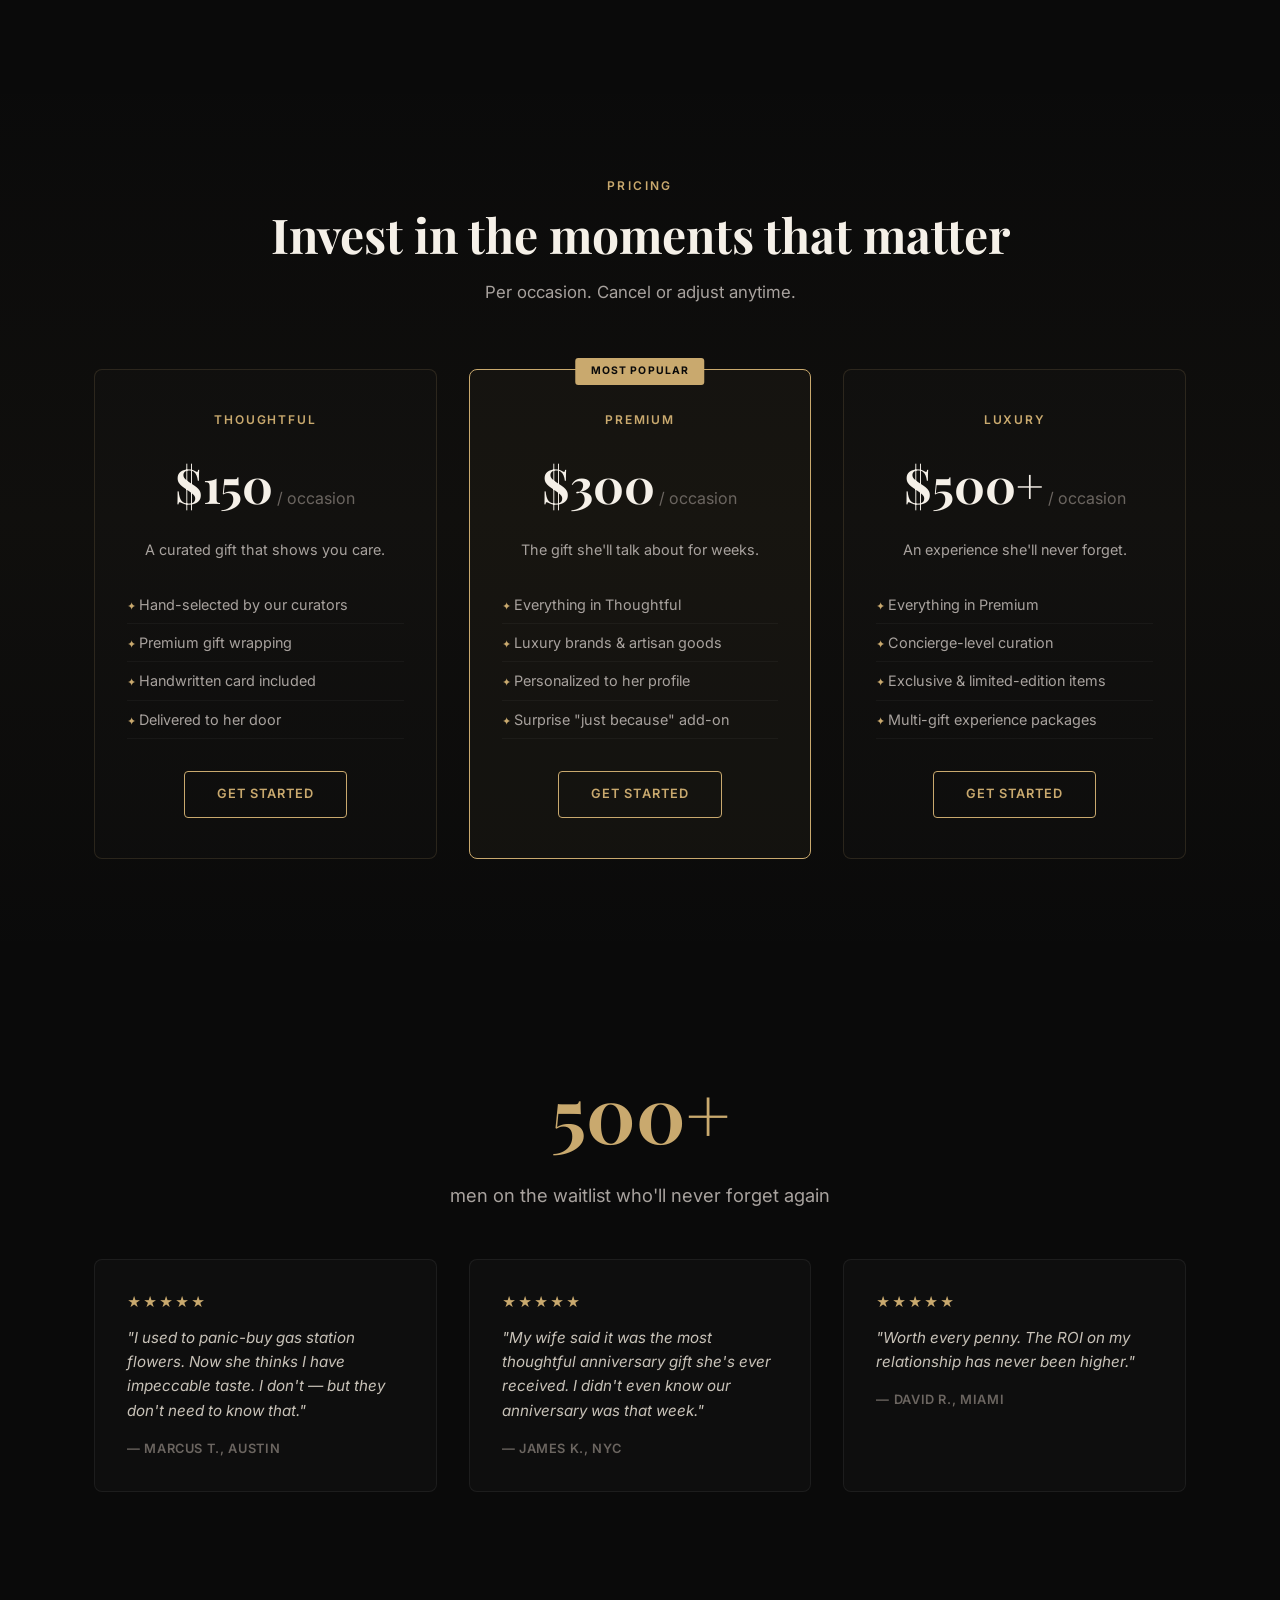
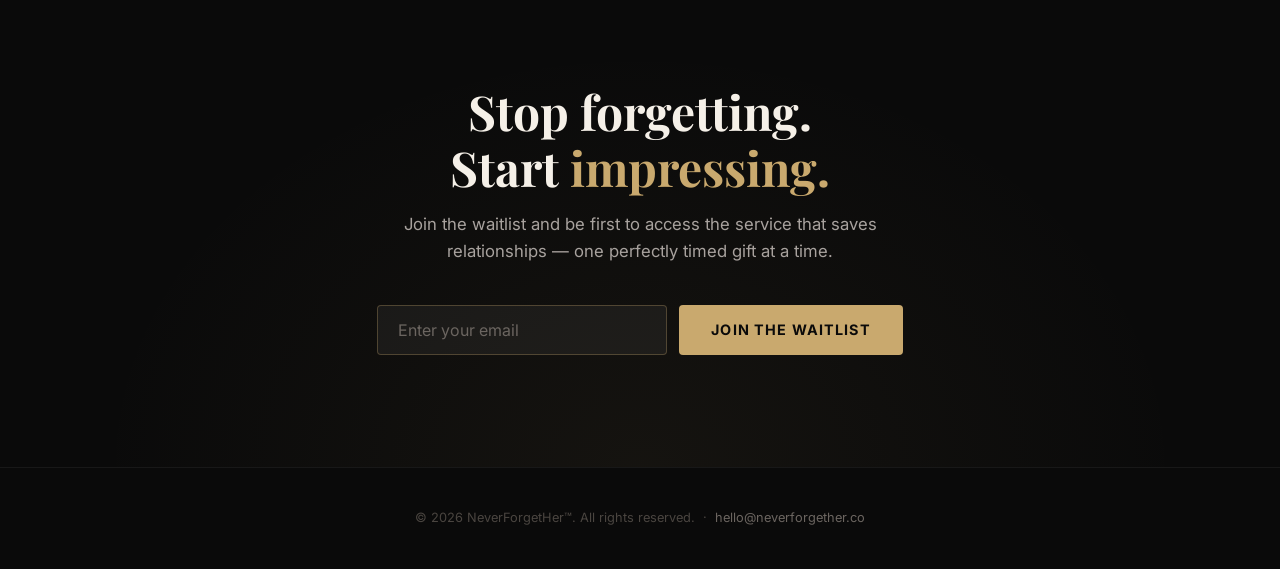
==== commit 8cde20d1: "Revert "Remove fake testimonials/social proof, replace with feature highlights + clear launch timeli" ====
--- a/index.html
+++ b/index.html
@@ -133,28 +133,28 @@
     </div>
   </section>
 
-  <!-- Why It Works -->
+  <!-- Social Proof -->
   <section class="social-proof">
     <div class="container">
       <div class="fade-up">
-        <div class="big-number">🎁</div>
-        <p>Launching Spring 2026 — Join the waitlist for early access & founder pricing</p>
+        <div class="big-number">500+</div>
+        <p>men on the waitlist who'll never forget again</p>
       </div>
       <div class="testimonials">
         <div class="testimonial fade-up">
-          <div class="stars">🗓️</div>
-          <blockquote>Birthdays, anniversaries, Valentine's Day, holidays — we track every date so you never have to.</blockquote>
-          <div class="author">Never miss a moment</div>
+          <div class="stars">★★★★★</div>
+          <blockquote>"I used to panic-buy gas station flowers. Now she thinks I have impeccable taste. I don't — but they don't need to know that."</blockquote>
+          <div class="author">— Marcus T., Austin</div>
         </div>
         <div class="testimonial fade-up">
-          <div class="stars">✨</div>
-          <blockquote>Our curators hand-select gifts based on her style, interests, and personality — no generic gift baskets.</blockquote>
-          <div class="author">Personally curated</div>
+          <div class="stars">★★★★★</div>
+          <blockquote>"My wife said it was the most thoughtful anniversary gift she's ever received. I didn't even know our anniversary was that week."</blockquote>
+          <div class="author">— James K., NYC</div>
         </div>
         <div class="testimonial fade-up">
-          <div class="stars">📦</div>
-          <blockquote>Premium wrapped and delivered to her door, on time, every time. You get the credit without the stress.</blockquote>
-          <div class="author">Delivered with care</div>
+          <div class="stars">★★★★★</div>
+          <blockquote>"Worth every penny. The ROI on my relationship has never been higher."</blockquote>
+          <div class="author">— David R., Miami</div>
         </div>
       </div>
     </div>
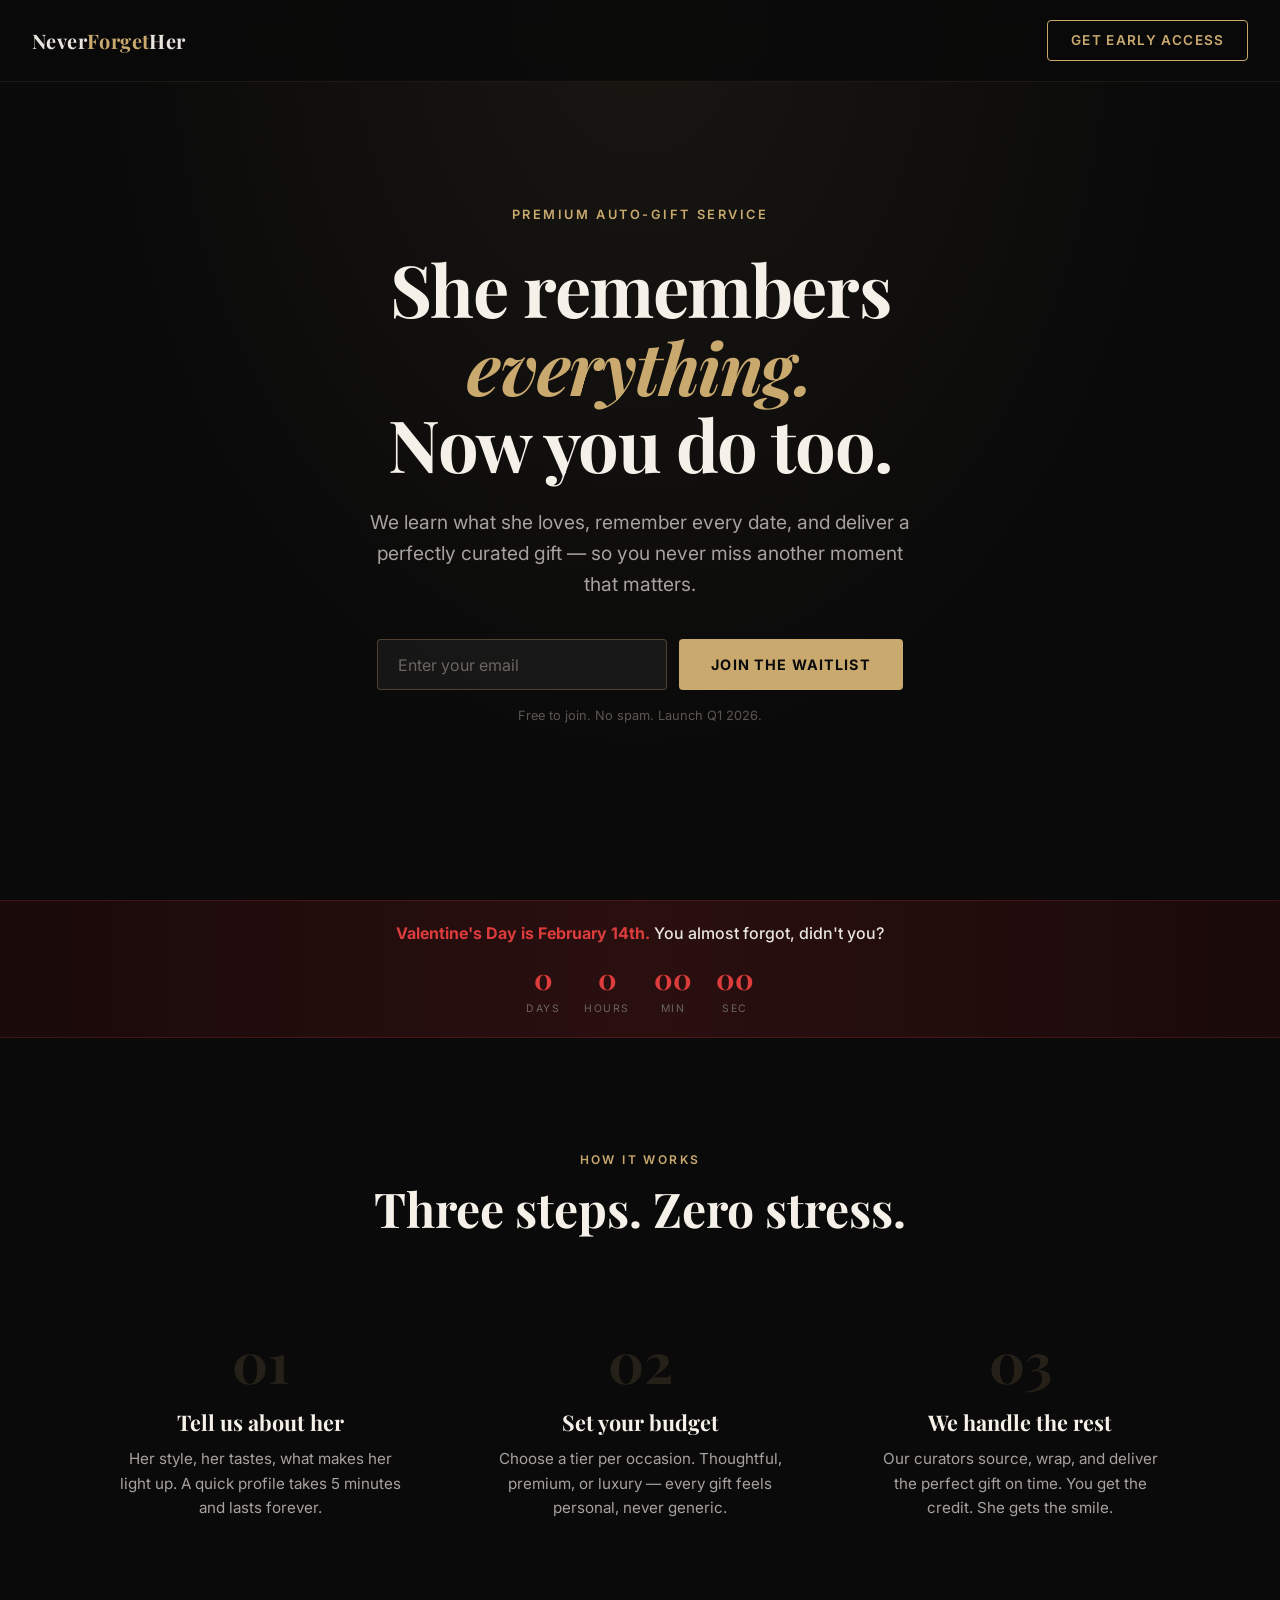
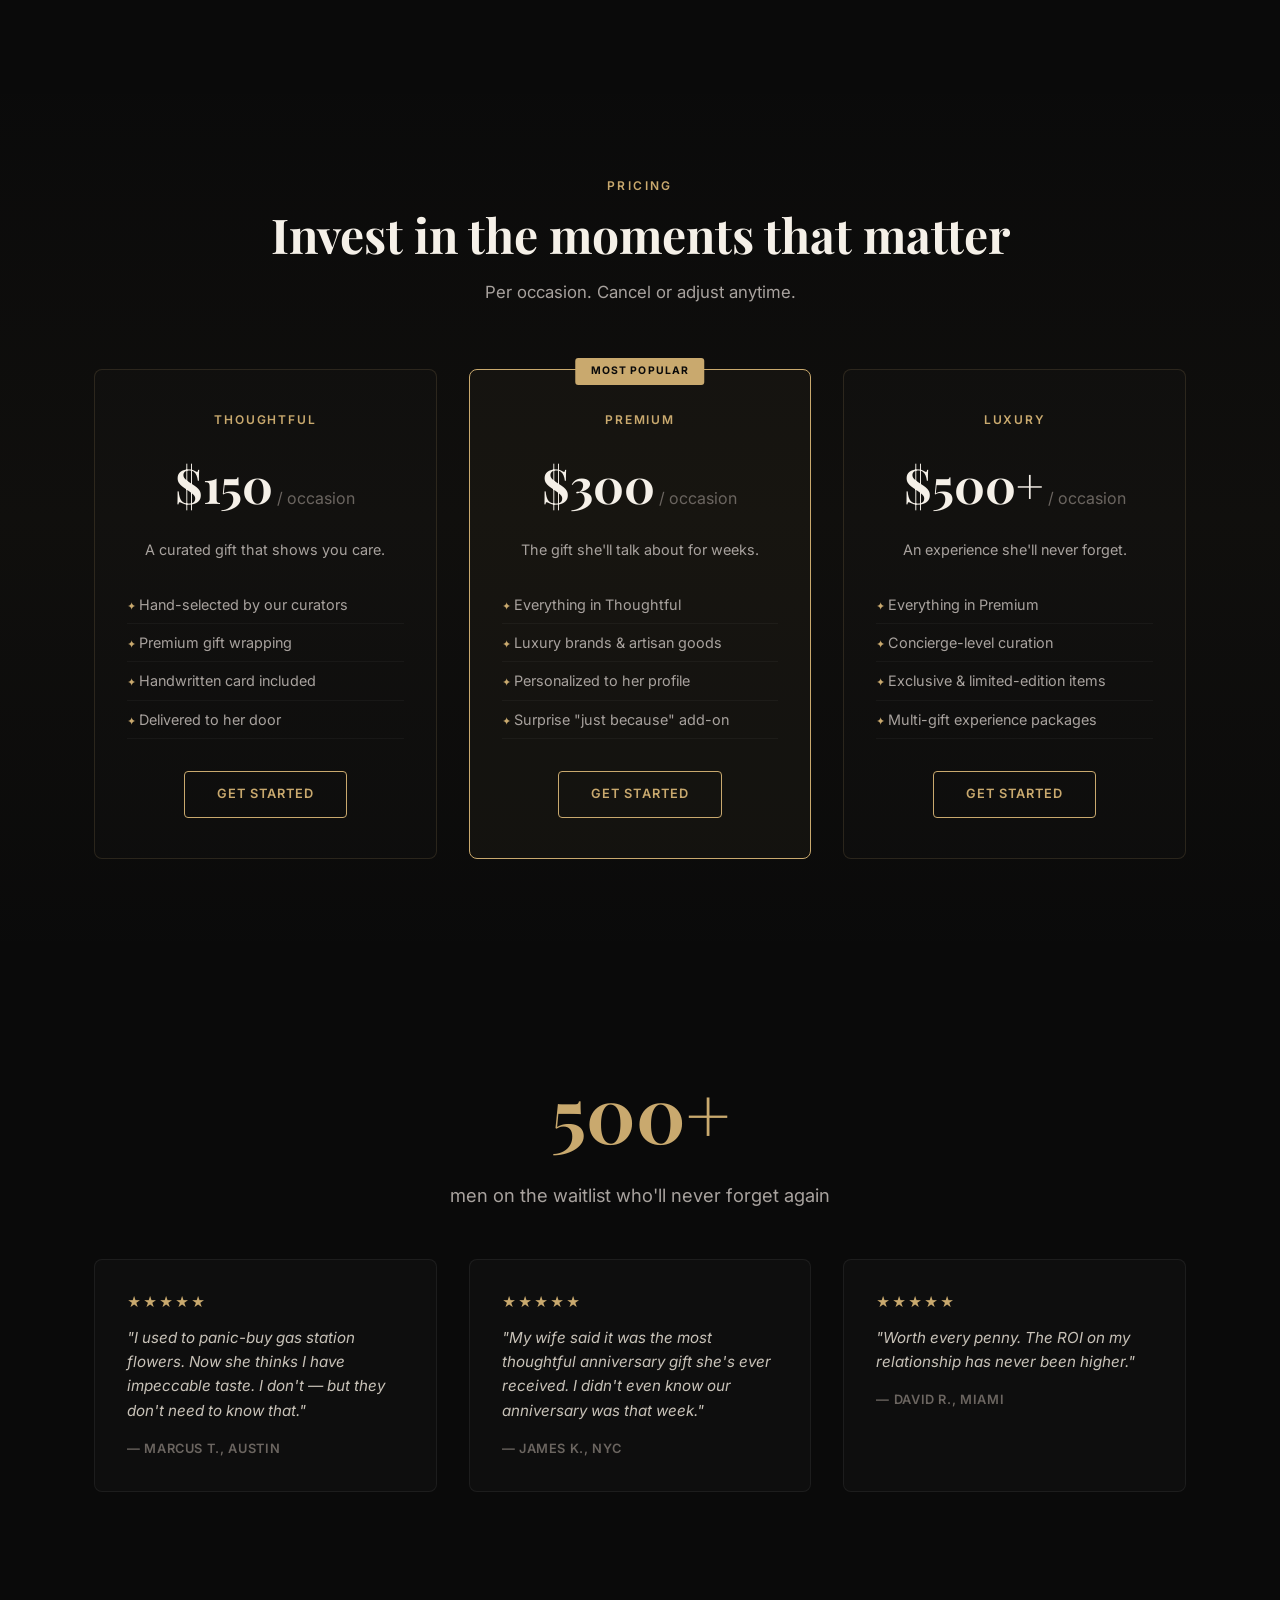
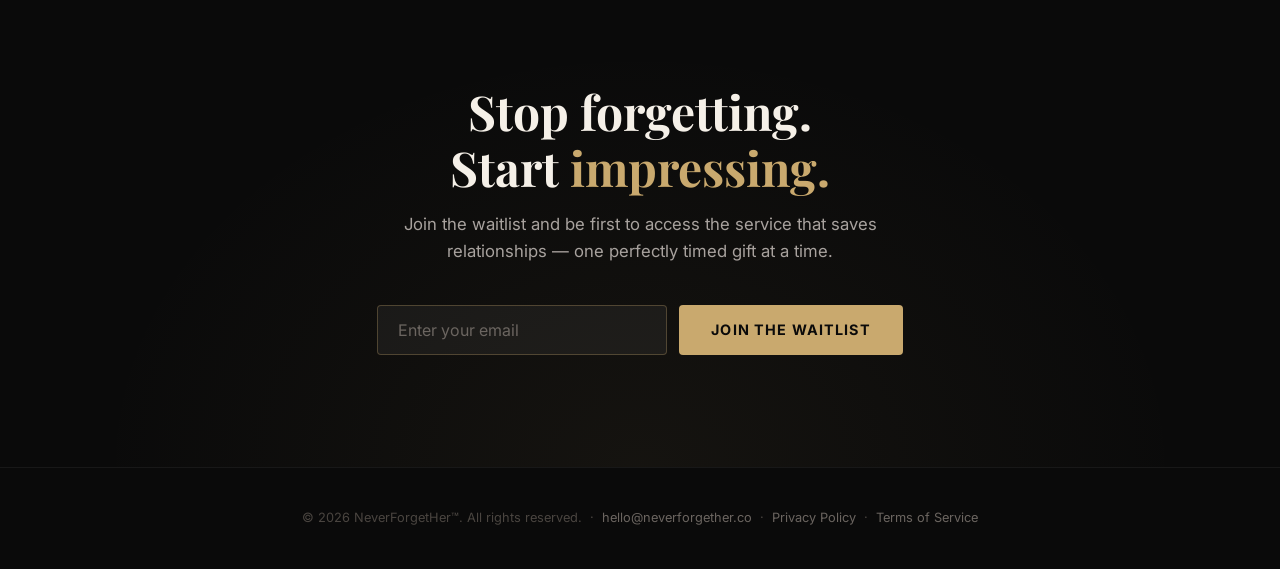
==== commit a97d3af4: "Add Privacy Policy & Terms of Service pages" ====
--- a/index.html
+++ b/index.html
@@ -174,7 +174,7 @@
 
   <!-- Footer -->
   <footer>
-    <p>&copy; 2026 NeverForgetHer&trade;. All rights reserved. &nbsp;·&nbsp; <a href="mailto:hello@neverforgether.co">hello@neverforgether.co</a></p>
+    <p>&copy; 2026 NeverForgetHer&trade;. All rights reserved. &nbsp;·&nbsp; <a href="mailto:hello@neverforgether.co">hello@neverforgether.co</a> &nbsp;·&nbsp; <a href="/privacy.html">Privacy Policy</a> &nbsp;·&nbsp; <a href="/terms.html">Terms of Service</a></p>
   </footer>
 
   <script src="app.js"></script>
--- a/style.css
+++ b/style.css
@@ -206,3 +206,13 @@
   nav { padding: 1rem 1.25rem; }
   .logo { font-size: 1.05rem; }
 }
+
+/* ── Legal Pages ── */
+.legal { padding: 8rem 2rem 4rem; }
+.legal .container { max-width: 720px; margin: 0 auto; }
+.legal h1 { font-family: 'Playfair Display', serif; font-size: 2.5rem; margin-bottom: 0.5rem; }
+.legal-date { color: #888; margin-bottom: 2rem; font-size: 0.9rem; }
+.legal h2 { font-size: 1.25rem; margin: 2rem 0 0.75rem; color: #c9a96e; }
+.legal p, .legal li { line-height: 1.7; color: #ccc; margin-bottom: 0.75rem; }
+.legal ul { padding-left: 1.5rem; margin-bottom: 1rem; }
+.legal a { color: #c9a96e; text-decoration: underline; }
